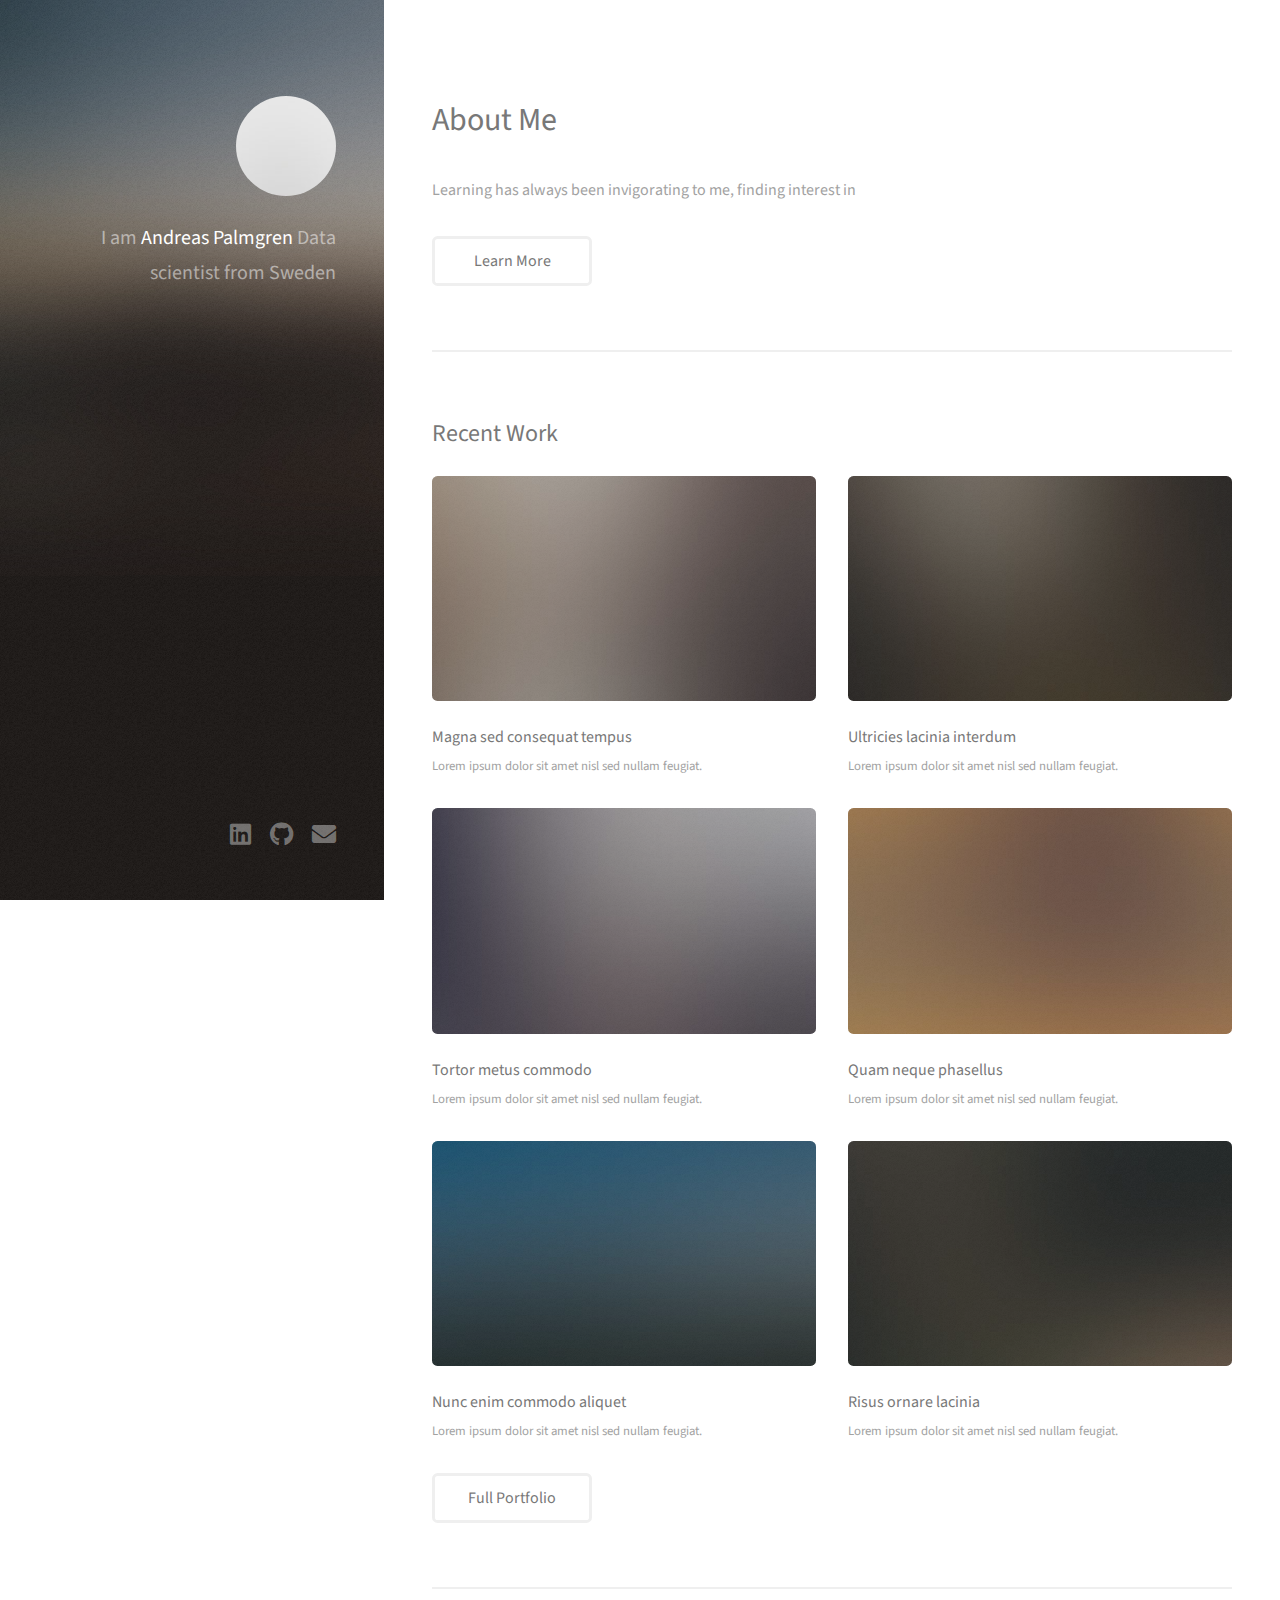
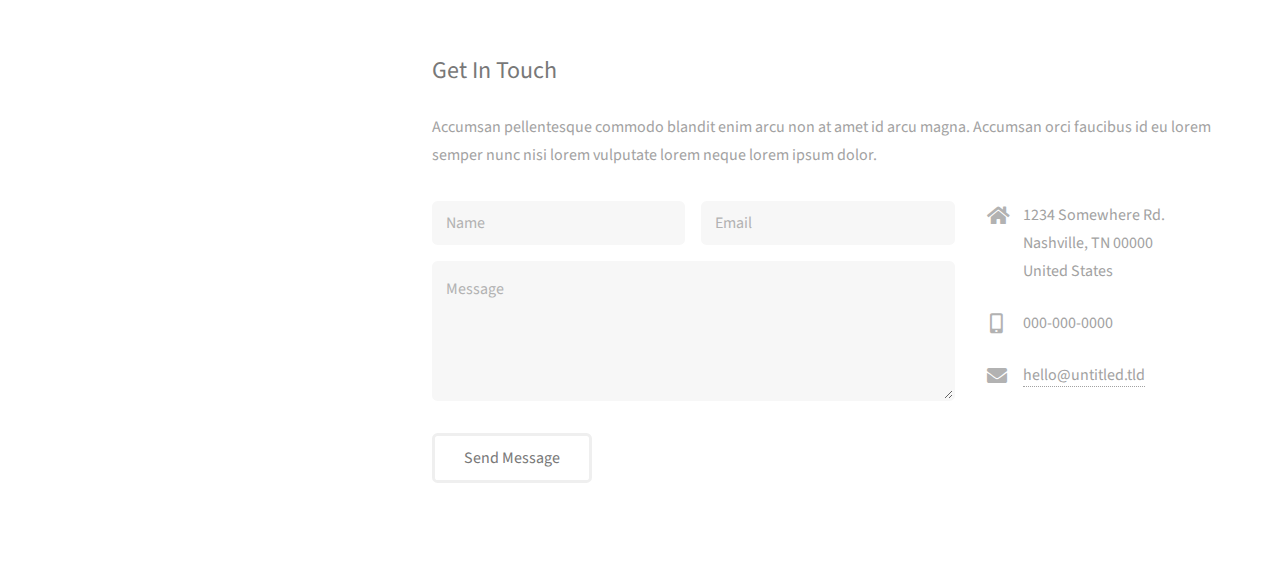
==== index.html @ d6ff5c6f "comments" ====
<!DOCTYPE HTML>
<!--
	Strata by HTML5 UP
	html5up.net | @ajlkn
	Free for personal and commercial use under the CCA 3.0 license (html5up.net/license)
-->
<html>
	<head>
		<title>Strata by HTML5 UP</title>
		<meta charset="utf-8" />
		<meta name="viewport" content="width=device-width, initial-scale=1, user-scalable=no" />
		<link rel="stylesheet" href="assets/css/main.css" />
	</head>
	<body class="is-preload">

		<!-- Header -->
			<header id="header">
				<div class="inner">
					<a href="#" class="image avatar"><img src="images/avatar.jpg" alt="" /></a>
					<h1>I am <strong>Andreas Palmgren</strong>
                    <br />Data scientist from Sweden<br />
				</div>
			</header>

		<!-- Main -->
			<div id="main">

				<!-- One -->
					<section id="one">
						<header class="major">
							<h2>About Me</h2>
						</header>
						<p>Learning has always been invigorating to me, finding interest in </p>
						<ul class="actions">
							<li><a href="#" class="button">Learn More</a></li>
						</ul>
					</section>

				<!-- Two -->
					<section id="two">
						<h2>Recent Work</h2>
						<div class="row">
							<article class="col-6 col-12-xsmall work-item">
								<a href="images/fulls/01.jpg" class="image fit thumb"><img src="images/thumbs/01.jpg" alt="" /></a>
								<h3>Magna sed consequat tempus</h3>
								<p>Lorem ipsum dolor sit amet nisl sed nullam feugiat.</p>
							</article>
							<article class="col-6 col-12-xsmall work-item">
								<a href="images/fulls/02.jpg" class="image fit thumb"><img src="images/thumbs/02.jpg" alt="" /></a>
								<h3>Ultricies lacinia interdum</h3>
								<p>Lorem ipsum dolor sit amet nisl sed nullam feugiat.</p>
							</article>
							<article class="col-6 col-12-xsmall work-item">
								<a href="images/fulls/03.jpg" class="image fit thumb"><img src="images/thumbs/03.jpg" alt="" /></a>
								<h3>Tortor metus commodo</h3>
								<p>Lorem ipsum dolor sit amet nisl sed nullam feugiat.</p>
							</article>
							<article class="col-6 col-12-xsmall work-item">
								<a href="images/fulls/04.jpg" class="image fit thumb"><img src="images/thumbs/04.jpg" alt="" /></a>
								<h3>Quam neque phasellus</h3>
								<p>Lorem ipsum dolor sit amet nisl sed nullam feugiat.</p>
							</article>
							<article class="col-6 col-12-xsmall work-item">
								<a href="images/fulls/05.jpg" class="image fit thumb"><img src="images/thumbs/05.jpg" alt="" /></a>
								<h3>Nunc enim commodo aliquet</h3>
								<p>Lorem ipsum dolor sit amet nisl sed nullam feugiat.</p>
							</article>
							<article class="col-6 col-12-xsmall work-item">
								<a href="images/fulls/06.jpg" class="image fit thumb"><img src="images/thumbs/06.jpg" alt="" /></a>
								<h3>Risus ornare lacinia</h3>
								<p>Lorem ipsum dolor sit amet nisl sed nullam feugiat.</p>
							</article>
						</div>
						<ul class="actions">
							<li><a href="#" class="button">Full Portfolio</a></li>
						</ul>
					</section>

				<!-- Three -->
					<section id="three">
						<h2>Get In Touch</h2>
						<p>Accumsan pellentesque commodo blandit enim arcu non at amet id arcu magna. Accumsan orci faucibus id eu lorem semper nunc nisi lorem vulputate lorem neque lorem ipsum dolor.</p>
						<div class="row">
							<div class="col-8 col-12-small">
								<form method="post" action="#">
									<div class="row gtr-uniform gtr-50">
										<div class="col-6 col-12-xsmall"><input type="text" name="name" id="name" placeholder="Name" /></div>
										<div class="col-6 col-12-xsmall"><input type="email" name="email" id="email" placeholder="Email" /></div>
										<div class="col-12"><textarea name="message" id="message" placeholder="Message" rows="4"></textarea></div>
									</div>
								</form>
								<ul class="actions">
									<li><input type="submit" value="Send Message" /></li>
								</ul>
							</div>
							<div class="col-4 col-12-small">
								<ul class="labeled-icons">
									<li>
										<h3 class="icon solid fa-home"><span class="label">Address</span></h3>
										1234 Somewhere Rd.<br />
										Nashville, TN 00000<br />
										United States
									</li>
									<li>
										<h3 class="icon solid fa-mobile-alt"><span class="label">Phone</span></h3>
										000-000-0000
									</li>
									<li>
										<h3 class="icon solid fa-envelope"><span class="label">Email</span></h3>
										<a href="#">hello@untitled.tld</a>
									</li>
								</ul>
							</div>
						</div>
					</section>

				<!-- Four -->
				<!--
					<section id="four">
						<h2>Elements</h2>

						<section>
							<h4>Text</h4>
							<p>This is <b>bold</b> and this is <strong>strong</strong>. This is <i>italic</i> and this is <em>emphasized</em>.
							This is <sup>superscript</sup> text and this is <sub>subscript</sub> text.
							This is <u>underlined</u> and this is code: <code>for (;;) { ... }</code>. Finally, <a href="#">this is a link</a>.</p>
							<hr />
							<header>
								<h4>Heading with a Subtitle</h4>
								<p>Lorem ipsum dolor sit amet nullam id egestas urna aliquam</p>
							</header>
							<p>Nunc lacinia ante nunc ac lobortis. Interdum adipiscing gravida odio porttitor sem non mi integer non faucibus ornare mi ut ante amet placerat aliquet. Volutpat eu sed ante lacinia sapien lorem accumsan varius montes viverra nibh in adipiscing blandit tempus accumsan.</p>
							<header>
								<h5>Heading with a Subtitle</h5>
								<p>Lorem ipsum dolor sit amet nullam id egestas urna aliquam</p>
							</header>
							<p>Nunc lacinia ante nunc ac lobortis. Interdum adipiscing gravida odio porttitor sem non mi integer non faucibus ornare mi ut ante amet placerat aliquet. Volutpat eu sed ante lacinia sapien lorem accumsan varius montes viverra nibh in adipiscing blandit tempus accumsan.</p>
							<hr />
							<h2>Heading Level 2</h2>
							<h3>Heading Level 3</h3>
							<h4>Heading Level 4</h4>
							<h5>Heading Level 5</h5>
							<h6>Heading Level 6</h6>
							<hr />
							<h5>Blockquote</h5>
							<blockquote>Fringilla nisl. Donec accumsan interdum nisi, quis tincidunt felis sagittis eget tempus euismod. Vestibulum ante ipsum primis in faucibus vestibulum. Blandit adipiscing eu felis iaculis volutpat ac adipiscing accumsan faucibus. Vestibulum ante ipsum primis in faucibus lorem ipsum dolor sit amet nullam adipiscing eu felis.</blockquote>
							<h5>Preformatted</h5>
							<pre><code>i = 0;

while (!deck.isInOrder()) {
print 'Iteration ' + i;
deck.shuffle();
i++;
}

print 'It took ' + i + ' iterations to sort the deck.';</code></pre>
						</section>

						<section>
							<h4>Lists</h4>
							<div class="row">
								<div class="col-6 col-12-xsmall">
									<h5>Unordered</h5>
									<ul>
										<li>Dolor pulvinar etiam magna etiam.</li>
										<li>Sagittis adipiscing lorem eleifend.</li>
										<li>Felis enim feugiat dolore viverra.</li>
									</ul>
									<h5>Alternate</h5>
									<ul class="alt">
										<li>Dolor pulvinar etiam magna etiam.</li>
										<li>Sagittis adipiscing lorem eleifend.</li>
										<li>Felis enim feugiat dolore viverra.</li>
									</ul>
								</div>
								<div class="col-6 col-12-xsmall">
									<h5>Ordered</h5>
									<ol>
										<li>Dolor pulvinar etiam magna etiam.</li>
										<li>Etiam vel felis at lorem sed viverra.</li>
										<li>Felis enim feugiat dolore viverra.</li>
										<li>Dolor pulvinar etiam magna etiam.</li>
										<li>Etiam vel felis at lorem sed viverra.</li>
										<li>Felis enim feugiat dolore viverra.</li>
									</ol>
									<h5>Icons</h5>
									<ul class="icons">
										<li><a href="#" class="icon brands fa-twitter"><span class="label">Twitter</span></a></li>
										<li><a href="#" class="icon brands fa-facebook-f"><span class="label">Facebook</span></a></li>
										<li><a href="#" class="icon brands fa-instagram"><span class="label">Instagram</span></a></li>
										<li><a href="#" class="icon brands fa-github"><span class="label">Github</span></a></li>
										<li><a href="#" class="icon brands fa-dribbble"><span class="label">Dribbble</span></a></li>
										<li><a href="#" class="icon brands fa-tumblr"><span class="label">Tumblr</span></a></li>
									</ul>
								</div>
							</div>
							<h5>Actions</h5>
							<ul class="actions">
								<li><a href="#" class="button primary">Default</a></li>
								<li><a href="#" class="button">Default</a></li>
							</ul>
							<ul class="actions small">
								<li><a href="#" class="button primary small">Small</a></li>
								<li><a href="#" class="button small">Small</a></li>
							</ul>
							<div class="row">
								<div class="col-6 col-12-small">
									<ul class="actions stacked">
										<li><a href="#" class="button primary">Default</a></li>
										<li><a href="#" class="button">Default</a></li>
									</ul>
								</div>
								<div class="col-6 col-12-small">
									<ul class="actions stacked">
										<li><a href="#" class="button primary small">Small</a></li>
										<li><a href="#" class="button small">Small</a></li>
									</ul>
								</div>
								<div class="col-6 col-12-small">
									<ul class="actions stacked">
										<li><a href="#" class="button primary fit">Default</a></li>
										<li><a href="#" class="button fit">Default</a></li>
									</ul>
								</div>
								<div class="col-6 col-12-small">
									<ul class="actions stacked">
										<li><a href="#" class="button primary small fit">Small</a></li>
										<li><a href="#" class="button small fit">Small</a></li>
									</ul>
								</div>
							</div>
						</section>

						<section>
							<h4>Table</h4>
							<h5>Default</h5>
							<div class="table-wrapper">
								<table>
									<thead>
										<tr>
											<th>Name</th>
											<th>Description</th>
											<th>Price</th>
										</tr>
									</thead>
									<tbody>
										<tr>
											<td>Item One</td>
											<td>Ante turpis integer aliquet porttitor.</td>
											<td>29.99</td>
										</tr>
										<tr>
											<td>Item Two</td>
											<td>Vis ac commodo adipiscing arcu aliquet.</td>
											<td>19.99</td>
										</tr>
										<tr>
											<td>Item Three</td>
											<td> Morbi faucibus arcu accumsan lorem.</td>
											<td>29.99</td>
										</tr>
										<tr>
											<td>Item Four</td>
											<td>Vitae integer tempus condimentum.</td>
											<td>19.99</td>
										</tr>
										<tr>
											<td>Item Five</td>
											<td>Ante turpis integer aliquet porttitor.</td>
											<td>29.99</td>
										</tr>
									</tbody>
									<tfoot>
										<tr>
											<td colspan="2"></td>
											<td>100.00</td>
										</tr>
									</tfoot>
								</table>
							</div>

							<h5>Alternate</h5>
							<div class="table-wrapper">
								<table class="alt">
									<thead>
										<tr>
											<th>Name</th>
											<th>Description</th>
											<th>Price</th>
										</tr>
									</thead>
									<tbody>
										<tr>
											<td>Item One</td>
											<td>Ante turpis integer aliquet porttitor.</td>
											<td>29.99</td>
										</tr>
										<tr>
											<td>Item Two</td>
											<td>Vis ac commodo adipiscing arcu aliquet.</td>
											<td>19.99</td>
										</tr>
										<tr>
											<td>Item Three</td>
											<td> Morbi faucibus arcu accumsan lorem.</td>
											<td>29.99</td>
										</tr>
										<tr>
											<td>Item Four</td>
											<td>Vitae integer tempus condimentum.</td>
											<td>19.99</td>
										</tr>
										<tr>
											<td>Item Five</td>
											<td>Ante turpis integer aliquet porttitor.</td>
											<td>29.99</td>
										</tr>
									</tbody>
									<tfoot>
										<tr>
											<td colspan="2"></td>
											<td>100.00</td>
										</tr>
									</tfoot>
								</table>
							</div>
						</section>

						<section>
							<h4>Buttons</h4>
							<ul class="actions">
								<li><a href="#" class="button primary">Primary</a></li>
								<li><a href="#" class="button">Default</a></li>
							</ul>
							<ul class="actions">
								<li><a href="#" class="button large">Large</a></li>
								<li><a href="#" class="button">Default</a></li>
								<li><a href="#" class="button small">Small</a></li>
							</ul>
							<ul class="actions fit">
								<li><a href="#" class="button primary fit">Fit</a></li>
								<li><a href="#" class="button fit">Fit</a></li>
							</ul>
							<ul class="actions fit small">
								<li><a href="#" class="button primary fit small">Fit + Small</a></li>
								<li><a href="#" class="button fit small">Fit + Small</a></li>
							</ul>
							<ul class="actions">
								<li><a href="#" class="button primary icon solid fa-download">Icon</a></li>
								<li><a href="#" class="button icon solid fa-download">Icon</a></li>
							</ul>
							<ul class="actions">
								<li><span class="button primary disabled">Primary</span></li>
								<li><span class="button disabled">Default</span></li>
							</ul>
						</section>

						<section>
							<h4>Form</h4>
							<form method="post" action="#">
								<div class="row gtr-uniform gtr-50">
									<div class="col-6 col-12-xsmall">
										<input type="text" name="demo-name" id="demo-name" value="" placeholder="Name" />
									</div>
									<div class="col-6 col-12-xsmall">
										<input type="email" name="demo-email" id="demo-email" value="" placeholder="Email" />
									</div>
									<div class="col-12">
										<select name="demo-category" id="demo-category">
											<option value="">- Category -</option>
											<option value="1">Manufacturing</option>
											<option value="1">Shipping</option>
											<option value="1">Administration</option>
											<option value="1">Human Resources</option>
										</select>
									</div>
									<div class="col-4 col-12-small">
										<input type="radio" id="demo-priority-low" name="demo-priority" checked>
										<label for="demo-priority-low">Low Priority</label>
									</div>
									<div class="col-4 col-12-small">
										<input type="radio" id="demo-priority-normal" name="demo-priority">
										<label for="demo-priority-normal">Normal Priority</label>
									</div>
									<div class="col-4 col-12-small">
										<input type="radio" id="demo-priority-high" name="demo-priority">
										<label for="demo-priority-high">High Priority</label>
									</div>
									<div class="col-6 col-12-small">
										<input type="checkbox" id="demo-copy" name="demo-copy">
										<label for="demo-copy">Email me a copy of this message</label>
									</div>
									<div class="col-6 col-12-small">
										<input type="checkbox" id="demo-human" name="demo-human" checked>
										<label for="demo-human">I am a human and not a robot</label>
									</div>
									<div class="col-12">
										<textarea name="demo-message" id="demo-message" placeholder="Enter your message" rows="6"></textarea>
									</div>
									<div class="col-12">
										<ul class="actions">
											<li><input type="submit" value="Send Message" class="primary" /></li>
											<li><input type="reset" value="Reset" /></li>
										</ul>
									</div>
								</div>
							</form>
						</section>

						<section>
							<h4>Image</h4>
							<h5>Fit</h5>
							<div class="box alt">
								<div class="row gtr-50 gtr-uniform">
									<div class="col-12"><span class="image fit"><img src="images/fulls/05.jpg" alt="" /></span></div>
									<div class="col-4"><span class="image fit"><img src="images/thumbs/01.jpg" alt="" /></span></div>
									<div class="col-4"><span class="image fit"><img src="images/thumbs/02.jpg" alt="" /></span></div>
									<div class="col-4"><span class="image fit"><img src="images/thumbs/03.jpg" alt="" /></span></div>
									<div class="col-4"><span class="image fit"><img src="images/thumbs/04.jpg" alt="" /></span></div>
									<div class="col-4"><span class="image fit"><img src="images/thumbs/05.jpg" alt="" /></span></div>
									<div class="col-4"><span class="image fit"><img src="images/thumbs/06.jpg" alt="" /></span></div>
									<div class="col-4"><span class="image fit"><img src="images/thumbs/03.jpg" alt="" /></span></div>
									<div class="col-4"><span class="image fit"><img src="images/thumbs/02.jpg" alt="" /></span></div>
									<div class="col-4"><span class="image fit"><img src="images/thumbs/01.jpg" alt="" /></span></div>
								</div>
							</div>
							<h5>Left &amp; Right</h5>
							<p><span class="image left"><img src="images/avatar.jpg" alt="" /></span>Fringilla nisl. Donec accumsan interdum nisi, quis tincidunt felis sagittis eget. tempus euismod. Vestibulum ante ipsum primis in faucibus vestibulum. Blandit adipiscing eu felis iaculis volutpat ac adipiscing accumsan eu faucibus. Integer ac pellentesque praesent tincidunt felis sagittis eget. tempus euismod. Vestibulum ante ipsum primis in faucibus vestibulum. Blandit adipiscing eu felis iaculis volutpat ac adipiscing accumsan eu faucibus. Integer ac pellentesque praesent. Donec accumsan interdum nisi, quis tincidunt felis sagittis eget. tempus euismod. Vestibulum ante ipsum primis in faucibus vestibulum. Blandit adipiscing eu felis iaculis volutpat ac adipiscing accumsan eu faucibus. Integer ac pellentesque praesent tincidunt felis sagittis eget. tempus euismod. Vestibulum ante ipsum primis in faucibus vestibulum. Blandit adipiscing eu felis iaculis volutpat ac adipiscing accumsan eu faucibus. Integer ac pellentesque praesent.</p>
							<p><span class="image right"><img src="images/avatar.jpg" alt="" /></span>Fringilla nisl. Donec accumsan interdum nisi, quis tincidunt felis sagittis eget. tempus euismod. Vestibulum ante ipsum primis in faucibus vestibulum. Blandit adipiscing eu felis iaculis volutpat ac adipiscing accumsan eu faucibus. Integer ac pellentesque praesent tincidunt felis sagittis eget. tempus euismod. Vestibulum ante ipsum primis in faucibus vestibulum. Blandit adipiscing eu felis iaculis volutpat ac adipiscing accumsan eu faucibus. Integer ac pellentesque praesent. Donec accumsan interdum nisi, quis tincidunt felis sagittis eget. tempus euismod. Vestibulum ante ipsum primis in faucibus vestibulum. Blandit adipiscing eu felis iaculis volutpat ac adipiscing accumsan eu faucibus. Integer ac pellentesque praesent tincidunt felis sagittis eget. tempus euismod. Vestibulum ante ipsum primis in faucibus vestibulum. Blandit adipiscing eu felis iaculis volutpat ac adipiscing accumsan eu faucibus. Integer ac pellentesque praesent.</p>
						</section>

					</section>
				-->

			</div>

		<!-- Footer -->
			<footer id="footer">
				<div class="inner">
					<ul class="icons">
						<li><a href="https://www.linkedin.com/in/andreas-palmgren-509038178/" class="icon brands fa-linkedin"><span class="label">Twitter</span></a></li>
						<li><a href="https://github.com/AndreasPalmgren" class="icon brands fa-github"><span class="label">Github</span></a></li>
						<li><a href="#" class="icon solid fa-envelope"><span class="label">Email</span></a></li>
					</ul>
				</div>
			</footer>

		<!-- Scripts -->
			<script src="assets/js/jquery.min.js"></script>
			<script src="assets/js/jquery.poptrox.min.js"></script>
			<script src="assets/js/browser.min.js"></script>
			<script src="assets/js/breakpoints.min.js"></script>
			<script src="assets/js/util.js"></script>
			<script src="assets/js/main.js"></script>

	</body>
</html>
---- assets/css/main.css ----
@import url("fontawesome-all.min.css");
@import url("https://fonts.googleapis.com/css?family=Source+Sans+Pro:400,400italic");

/*
	Strata by HTML5 UP
	html5up.net | @ajlkn
	Free for personal and commercial use under the CCA 3.0 license (html5up.net/license)
*/

html, body, div, span, applet, object,
iframe, h1, h2, h3, h4, h5, h6, p, blockquote,
pre, a, abbr, acronym, address, big, cite,
code, del, dfn, em, img, ins, kbd, q, s, samp,
small, strike, strong, sub, sup, tt, var, b,
u, i, center, dl, dt, dd, ol, ul, li, fieldset,
form, label, legend, table, caption, tbody,
tfoot, thead, tr, th, td, article, aside,
canvas, details, embed, figure, figcaption,
footer, header, hgroup, menu, nav, output, ruby,
section, summary, time, mark, audio, video {
	margin: 0;
	padding: 0;
	border: 0;
	font-size: 100%;
	font: inherit;
	vertical-align: baseline;}

article, aside, details, figcaption, figure,
footer, header, hgroup, menu, nav, section {
	display: block;}

body {
	line-height: 1;
}

ol, ul {
	list-style: none;
}

blockquote, q {
	quotes: none;
}

	blockquote:before, blockquote:after, q:before, q:after {
		content: '';
		content: none;
	}

table {
	border-collapse: collapse;
	border-spacing: 0;
}

body {
	-webkit-text-size-adjust: none;
}

mark {
	background-color: transparent;
	color: inherit;
}

input::-moz-focus-inner {
	border: 0;
	padding: 0;
}

input, select, textarea {
	-moz-appearance: none;
	-webkit-appearance: none;
	-ms-appearance: none;
	appearance: none;
}

/* Basic */

	html {
		box-sizing: border-box;
	}

	*, *:before, *:after {
		box-sizing: inherit;
	}

	body {
		background: #fff;
	}

		body.is-preload *, body.is-preload *:before, body.is-preload *:after {
			-moz-animation: none !important;
			-webkit-animation: none !important;
			-ms-animation: none !important;
			animation: none !important;
			-moz-transition: none !important;
			-webkit-transition: none !important;
			-ms-transition: none !important;
			transition: none !important;
		}

	body, input, select, textarea {
		color: #a2a2a2;
		font-family: "Source Sans Pro", Helvetica, sans-serif;
		font-size: 16pt;
		font-weight: 400;
		line-height: 1.75em;
	}

	a {
		-moz-transition: color 0.2s ease-in-out, border-color 0.2s ease-in-out;
		-webkit-transition: color 0.2s ease-in-out, border-color 0.2s ease-in-out;
		-ms-transition: color 0.2s ease-in-out, border-color 0.2s ease-in-out;
		transition: color 0.2s ease-in-out, border-color 0.2s ease-in-out;
		border-bottom: dotted 1px;
		color: #49bf9d;
		text-decoration: none;
	}

		a:hover {
			border-bottom-color: transparent;
			color: #49bf9d !important;
			text-decoration: none;
		}

	strong, b {
		color: #787878;
		font-weight: 400;
	}

	em, i {
		font-style: italic;
	}

	p {
		margin: 0 0 2em 0;
	}

	h1, h2, h3, h4, h5, h6 {
		color: #787878;
		font-weight: 400;
		line-height: 1em;
		margin: 0 0 1em 0;
	}

		h1 a, h2 a, h3 a, h4 a, h5 a, h6 a {
			color: inherit;
			text-decoration: none;
		}

	h1 {
		font-size: 2em;
		line-height: 1.5em;
	}

	h2 {
		font-size: 1.5em;
		line-height: 1.5em;
	}

	h3 {
		font-size: 1.25em;
		line-height: 1.5em;
	}

	h4 {
		font-size: 1.1em;
		line-height: 1.5em;
	}

	h5 {
		font-size: 0.9em;
		line-height: 1.5em;
	}

	h6 {
		font-size: 0.7em;
		line-height: 1.5em;
	}

	sub {
		font-size: 0.8em;
		position: relative;
		top: 0.5em;
	}

	sup {
		font-size: 0.8em;
		position: relative;
		top: -0.5em;
	}

	hr {
		border: 0;
		border-bottom: solid 2px #efefef;
		margin: 2em 0;
	}

		hr.major {
			margin: 3em 0;
		}

	blockquote {
		border-left: solid 6px #efefef;
		font-style: italic;
		margin: 0 0 2em 0;
		padding: 0.5em 0 0.5em 1.5em;
	}

	code {
		background: #f7f7f7;
		border-radius: 0.35em;
		border: solid 2px #efefef;
		font-family: "Courier New", monospace;
		font-size: 0.9em;
		margin: 0 0.25em;
		padding: 0.25em 0.65em;
	}

	pre {
		-webkit-overflow-scrolling: touch;
		font-family: "Courier New", monospace;
		font-size: 0.9em;
		margin: 0 0 2em 0;
	}

		pre code {
			display: block;
			line-height: 1.75em;
			padding: 1em 1.5em;
			overflow-x: auto;
		}

	.align-left {
		text-align: left;
	}

	.align-center {
		text-align: center;
	}

	.align-right {
		text-align: right;
	}

/* Container */

	.container {
		margin: 0 auto;
		max-width: calc(100% - 4em);
		width: 100%;
	}

		.container.xsmall {
			width: 25%;
		}

		.container.small {
			width: 50%;
		}

		.container.medium {
			width: 75%;
		}

		.container.large {
			width: 125%;
		}

		.container.xlarge {
			width: 150%;
		}

		.container.max {
			width: 100%;
		}

		@media screen and (max-width: 980px) {

			.container {
				width: 100% !important;
				max-width: 100% !important;
			}

		}

		@media screen and (max-width: 480px) {

			.container {
				max-width: calc(100% - 3em);
			}

		}

/* Row */

	.row {
		display: flex;
		flex-wrap: wrap;
		box-sizing: border-box;
		align-items: stretch;
	}

		.row > * {
			box-sizing: border-box;
		}

		.row.gtr-uniform > * > :last-child {
			margin-bottom: 0;
		}

		.row.aln-left {
			justify-content: flex-start;
		}

		.row.aln-center {
			justify-content: center;
		}

		.row.aln-right {
			justify-content: flex-end;
		}

		.row.aln-top {
			align-items: flex-start;
		}

		.row.aln-middle {
			align-items: center;
		}

		.row.aln-bottom {
			align-items: flex-end;
		}

		.row > .imp {
			order: -1;
		}

		.row > .col-1 {
			width: 8.33333%;
		}

		.row > .off-1 {
			margin-left: 8.33333%;
		}

		.row > .col-2 {
			width: 16.66667%;
		}

		.row > .off-2 {
			margin-left: 16.66667%;
		}

		.row > .col-3 {
			width: 25%;
		}

		.row > .off-3 {
			margin-left: 25%;
		}

		.row > .col-4 {
			width: 33.33333%;
		}

		.row > .off-4 {
			margin-left: 33.33333%;
		}

		.row > .col-5 {
			width: 41.66667%;
		}

		.row > .off-5 {
			margin-left: 41.66667%;
		}

		.row > .col-6 {
			width: 50%;
		}

		.row > .off-6 {
			margin-left: 50%;
		}

		.row > .col-7 {
			width: 58.33333%;
		}

		.row > .off-7 {
			margin-left: 58.33333%;
		}

		.row > .col-8 {
			width: 66.66667%;
		}

		.row > .off-8 {
			margin-left: 66.66667%;
		}

		.row > .col-9 {
			width: 75%;
		}

		.row > .off-9 {
			margin-left: 75%;
		}

		.row > .col-10 {
			width: 83.33333%;
		}

		.row > .off-10 {
			margin-left: 83.33333%;
		}

		.row > .col-11 {
			width: 91.66667%;
		}

		.row > .off-11 {
			margin-left: 91.66667%;
		}

		.row > .col-12 {
			width: 100%;
		}

		.row > .off-12 {
			margin-left: 100%;
		}

		.row.gtr-0 {
			margin-top: 0;
			margin-left: 0em;
		}

			.row.gtr-0 > * {
				padding: 0 0 0 0em;
			}

			.row.gtr-0.gtr-uniform {
				margin-top: 0em;
			}

				.row.gtr-0.gtr-uniform > * {
					padding-top: 0em;
				}

		.row.gtr-25 {
			margin-top: 0;
			margin-left: -0.625em;
		}

			.row.gtr-25 > * {
				padding: 0 0 0 0.625em;
			}

			.row.gtr-25.gtr-uniform {
				margin-top: -0.625em;
			}

				.row.gtr-25.gtr-uniform > * {
					padding-top: 0.625em;
				}

		.row.gtr-50 {
			margin-top: 0;
			margin-left: -1.25em;
		}

			.row.gtr-50 > * {
				padding: 0 0 0 1.25em;
			}

			.row.gtr-50.gtr-uniform {
				margin-top: -1.25em;
			}

				.row.gtr-50.gtr-uniform > * {
					padding-top: 1.25em;
				}

		.row {
			margin-top: 0;
			margin-left: -2.5em;
		}

			.row > * {
				padding: 0 0 0 2.5em;
			}

			.row.gtr-uniform {
				margin-top: -2.5em;
			}

				.row.gtr-uniform > * {
					padding-top: 2.5em;
				}

		.row.gtr-150 {
			margin-top: 0;
			margin-left: -3.75em;
		}

			.row.gtr-150 > * {
				padding: 0 0 0 3.75em;
			}

			.row.gtr-150.gtr-uniform {
				margin-top: -3.75em;
			}

				.row.gtr-150.gtr-uniform > * {
					padding-top: 3.75em;
				}

		.row.gtr-200 {
			margin-top: 0;
			margin-left: -5em;
		}

			.row.gtr-200 > * {
				padding: 0 0 0 5em;
			}

			.row.gtr-200.gtr-uniform {
				margin-top: -5em;
			}

				.row.gtr-200.gtr-uniform > * {
					padding-top: 5em;
				}

		@media screen and (max-width: 1800px) {

			.row {
				display: flex;
				flex-wrap: wrap;
				box-sizing: border-box;
				align-items: stretch;
			}

				.row > * {
					box-sizing: border-box;
				}

				.row.gtr-uniform > * > :last-child {
					margin-bottom: 0;
				}

				.row.aln-left {
					justify-content: flex-start;
				}

				.row.aln-center {
					justify-content: center;
				}

				.row.aln-right {
					justify-content: flex-end;
				}

				.row.aln-top {
					align-items: flex-start;
				}

				.row.aln-middle {
					align-items: center;
				}

				.row.aln-bottom {
					align-items: flex-end;
				}

				.row > .imp-xlarge {
					order: -1;
				}

				.row > .col-1-xlarge {
					width: 8.33333%;
				}

				.row > .off-1-xlarge {
					margin-left: 8.33333%;
				}

				.row > .col-2-xlarge {
					width: 16.66667%;
				}

				.row > .off-2-xlarge {
					margin-left: 16.66667%;
				}

				.row > .col-3-xlarge {
					width: 25%;
				}

				.row > .off-3-xlarge {
					margin-left: 25%;
				}

				.row > .col-4-xlarge {
					width: 33.33333%;
				}

				.row > .off-4-xlarge {
					margin-left: 33.33333%;
				}

				.row > .col-5-xlarge {
					width: 41.66667%;
				}

				.row > .off-5-xlarge {
					margin-left: 41.66667%;
				}

				.row > .col-6-xlarge {
					width: 50%;
				}

				.row > .off-6-xlarge {
					margin-left: 50%;
				}

				.row > .col-7-xlarge {
					width: 58.33333%;
				}

				.row > .off-7-xlarge {
					margin-left: 58.33333%;
				}

				.row > .col-8-xlarge {
					width: 66.66667%;
				}

				.row > .off-8-xlarge {
					margin-left: 66.66667%;
				}

				.row > .col-9-xlarge {
					width: 75%;
				}

				.row > .off-9-xlarge {
					margin-left: 75%;
				}

				.row > .col-10-xlarge {
					width: 83.33333%;
				}

				.row > .off-10-xlarge {
					margin-left: 83.33333%;
				}

				.row > .col-11-xlarge {
					width: 91.66667%;
				}

				.row > .off-11-xlarge {
					margin-left: 91.66667%;
				}

				.row > .col-12-xlarge {
					width: 100%;
				}

				.row > .off-12-xlarge {
					margin-left: 100%;
				}

				.row.gtr-0 {
					margin-top: 0;
					margin-left: 0em;
				}

					.row.gtr-0 > * {
						padding: 0 0 0 0em;
					}

					.row.gtr-0.gtr-uniform {
						margin-top: 0em;
					}

						.row.gtr-0.gtr-uniform > * {
							padding-top: 0em;
						}

				.row.gtr-25 {
					margin-top: 0;
					margin-left: -0.625em;
				}

					.row.gtr-25 > * {
						padding: 0 0 0 0.625em;
					}

					.row.gtr-25.gtr-uniform {
						margin-top: -0.625em;
					}

						.row.gtr-25.gtr-uniform > * {
							padding-top: 0.625em;
						}

				.row.gtr-50 {
					margin-top: 0;
					margin-left: -1.25em;
				}

					.row.gtr-50 > * {
						padding: 0 0 0 1.25em;
					}

					.row.gtr-50.gtr-uniform {
						margin-top: -1.25em;
					}

						.row.gtr-50.gtr-uniform > * {
							padding-top: 1.25em;
						}

				.row {
					margin-top: 0;
					margin-left: -2.5em;
				}

					.row > * {
						padding: 0 0 0 2.5em;
					}

					.row.gtr-uniform {
						margin-top: -2.5em;
					}

						.row.gtr-uniform > * {
							padding-top: 2.5em;
						}

				.row.gtr-150 {
					margin-top: 0;
					margin-left: -3.75em;
				}

					.row.gtr-150 > * {
						padding: 0 0 0 3.75em;
					}

					.row.gtr-150.gtr-uniform {
						margin-top: -3.75em;
					}

						.row.gtr-150.gtr-uniform > * {
							padding-top: 3.75em;
						}

				.row.gtr-200 {
					margin-top: 0;
					margin-left: -5em;
				}

					.row.gtr-200 > * {
						padding: 0 0 0 5em;
					}

					.row.gtr-200.gtr-uniform {
						margin-top: -5em;
					}

						.row.gtr-200.gtr-uniform > * {
							padding-top: 5em;
						}

		}

		@media screen and (max-width: 1280px) {

			.row {
				display: flex;
				flex-wrap: wrap;
				box-sizing: border-box;
				align-items: stretch;
			}

				.row > * {
					box-sizing: border-box;
				}

				.row.gtr-uniform > * > :last-child {
					margin-bottom: 0;
				}

				.row.aln-left {
					justify-content: flex-start;
				}

				.row.aln-center {
					justify-content: center;
				}

				.row.aln-right {
					justify-content: flex-end;
				}

				.row.aln-top {
					align-items: flex-start;
				}

				.row.aln-middle {
					align-items: center;
				}

				.row.aln-bottom {
					align-items: flex-end;
				}

				.row > .imp-large {
					order: -1;
				}

				.row > .col-1-large {
					width: 8.33333%;
				}

				.row > .off-1-large {
					margin-left: 8.33333%;
				}

				.row > .col-2-large {
					width: 16.66667%;
				}

				.row > .off-2-large {
					margin-left: 16.66667%;
				}

				.row > .col-3-large {
					width: 25%;
				}

				.row > .off-3-large {
					margin-left: 25%;
				}

				.row > .col-4-large {
					width: 33.33333%;
				}

				.row > .off-4-large {
					margin-left: 33.33333%;
				}

				.row > .col-5-large {
					width: 41.66667%;
				}

				.row > .off-5-large {
					margin-left: 41.66667%;
				}

				.row > .col-6-large {
					width: 50%;
				}

				.row > .off-6-large {
					margin-left: 50%;
				}

				.row > .col-7-large {
					width: 58.33333%;
				}

				.row > .off-7-large {
					margin-left: 58.33333%;
				}

				.row > .col-8-large {
					width: 66.66667%;
				}

				.row > .off-8-large {
					margin-left: 66.66667%;
				}

				.row > .col-9-large {
					width: 75%;
				}

				.row > .off-9-large {
					margin-left: 75%;
				}

				.row > .col-10-large {
					width: 83.33333%;
				}

				.row > .off-10-large {
					margin-left: 83.33333%;
				}

				.row > .col-11-large {
					width: 91.66667%;
				}

				.row > .off-11-large {
					margin-left: 91.66667%;
				}

				.row > .col-12-large {
					width: 100%;
				}

				.row > .off-12-large {
					margin-left: 100%;
				}

				.row.gtr-0 {
					margin-top: 0;
					margin-left: 0em;
				}

					.row.gtr-0 > * {
						padding: 0 0 0 0em;
					}

					.row.gtr-0.gtr-uniform {
						margin-top: 0em;
					}

						.row.gtr-0.gtr-uniform > * {
							padding-top: 0em;
						}

				.row.gtr-25 {
					margin-top: 0;
					margin-left: -0.5em;
				}

					.row.gtr-25 > * {
						padding: 0 0 0 0.5em;
					}

					.row.gtr-25.gtr-uniform {
						margin-top: -0.5em;
					}

						.row.gtr-25.gtr-uniform > * {
							padding-top: 0.5em;
						}

				.row.gtr-50 {
					margin-top: 0;
					margin-left: -1em;
				}

					.row.gtr-50 > * {
						padding: 0 0 0 1em;
					}

					.row.gtr-50.gtr-uniform {
						margin-top: -1em;
					}

						.row.gtr-50.gtr-uniform > * {
							padding-top: 1em;
						}

				.row {
					margin-top: 0;
					margin-left: -2em;
				}

					.row > * {
						padding: 0 0 0 2em;
					}

					.row.gtr-uniform {
						margin-top: -2em;
					}

						.row.gtr-uniform > * {
							padding-top: 2em;
						}

				.row.gtr-150 {
					margin-top: 0;
					margin-left: -3em;
				}

					.row.gtr-150 > * {
						padding: 0 0 0 3em;
					}

					.row.gtr-150.gtr-uniform {
						margin-top: -3em;
					}

						.row.gtr-150.gtr-uniform > * {
							padding-top: 3em;
						}

				.row.gtr-200 {
					margin-top: 0;
					margin-left: -4em;
				}

					.row.gtr-200 > * {
						padding: 0 0 0 4em;
					}

					.row.gtr-200.gtr-uniform {
						margin-top: -4em;
					}

						.row.gtr-200.gtr-uniform > * {
							padding-top: 4em;
						}

		}

		@media screen and (max-width: 980px) {

			.row {
				display: flex;
				flex-wrap: wrap;
				box-sizing: border-box;
				align-items: stretch;
			}

				.row > * {
					box-sizing: border-box;
				}

				.row.gtr-uniform > * > :last-child {
					margin-bottom: 0;
				}

				.row.aln-left {
					justify-content: flex-start;
				}

				.row.aln-center {
					justify-content: center;
				}

				.row.aln-right {
					justify-content: flex-end;
				}

				.row.aln-top {
					align-items: flex-start;
				}

				.row.aln-middle {
					align-items: center;
				}

				.row.aln-bottom {
					align-items: flex-end;
				}

				.row > .imp-medium {
					order: -1;
				}

				.row > .col-1-medium {
					width: 8.33333%;
				}

				.row > .off-1-medium {
					margin-left: 8.33333%;
				}

				.row > .col-2-medium {
					width: 16.66667%;
				}

				.row > .off-2-medium {
					margin-left: 16.66667%;
				}

				.row > .col-3-medium {
					width: 25%;
				}

				.row > .off-3-medium {
					margin-left: 25%;
				}

				.row > .col-4-medium {
					width: 33.33333%;
				}

				.row > .off-4-medium {
					margin-left: 33.33333%;
				}

				.row > .col-5-medium {
					width: 41.66667%;
				}

				.row > .off-5-medium {
					margin-left: 41.66667%;
				}

				.row > .col-6-medium {
					width: 50%;
				}

				.row > .off-6-medium {
					margin-left: 50%;
				}

				.row > .col-7-medium {
					width: 58.33333%;
				}

				.row > .off-7-medium {
					margin-left: 58.33333%;
				}

				.row > .col-8-medium {
					width: 66.66667%;
				}

				.row > .off-8-medium {
					margin-left: 66.66667%;
				}

				.row > .col-9-medium {
					width: 75%;
				}

				.row > .off-9-medium {
					margin-left: 75%;
				}

				.row > .col-10-medium {
					width: 83.33333%;
				}

				.row > .off-10-medium {
					margin-left: 83.33333%;
				}

				.row > .col-11-medium {
					width: 91.66667%;
				}

				.row > .off-11-medium {
					margin-left: 91.66667%;
				}

				.row > .col-12-medium {
					width: 100%;
				}

				.row > .off-12-medium {
					margin-left: 100%;
				}

				.row.gtr-0 {
					margin-top: 0;
					margin-left: 0em;
				}

					.row.gtr-0 > * {
						padding: 0 0 0 0em;
					}

					.row.gtr-0.gtr-uniform {
						margin-top: 0em;
					}

						.row.gtr-0.gtr-uniform > * {
							padding-top: 0em;
						}

				.row.gtr-25 {
					margin-top: 0;
					margin-left: -0.5em;
				}

					.row.gtr-25 > * {
						padding: 0 0 0 0.5em;
					}

					.row.gtr-25.gtr-uniform {
						margin-top: -0.5em;
					}

						.row.gtr-25.gtr-uniform > * {
							padding-top: 0.5em;
						}

				.row.gtr-50 {
					margin-top: 0;
					margin-left: -1em;
				}

					.row.gtr-50 > * {
						padding: 0 0 0 1em;
					}

					.row.gtr-50.gtr-uniform {
						margin-top: -1em;
					}

						.row.gtr-50.gtr-uniform > * {
							padding-top: 1em;
						}

				.row {
					margin-top: 0;
					margin-left: -2em;
				}

					.row > * {
						padding: 0 0 0 2em;
					}

					.row.gtr-uniform {
						margin-top: -2em;
					}

						.row.gtr-uniform > * {
							padding-top: 2em;
						}

				.row.gtr-150 {
					margin-top: 0;
					margin-left: -3em;
				}

					.row.gtr-150 > * {
						padding: 0 0 0 3em;
					}

					.row.gtr-150.gtr-uniform {
						margin-top: -3em;
					}

						.row.gtr-150.gtr-uniform > * {
							padding-top: 3em;
						}

				.row.gtr-200 {
					margin-top: 0;
					margin-left: -4em;
				}

					.row.gtr-200 > * {
						padding: 0 0 0 4em;
					}

					.row.gtr-200.gtr-uniform {
						margin-top: -4em;
					}

						.row.gtr-200.gtr-uniform > * {
							padding-top: 4em;
						}

		}

		@media screen and (max-width: 736px) {

			.row {
				display: flex;
				flex-wrap: wrap;
				box-sizing: border-box;
				align-items: stretch;
			}

				.row > * {
					box-sizing: border-box;
				}

				.row.gtr-uniform > * > :last-child {
					margin-bottom: 0;
				}

				.row.aln-left {
					justify-content: flex-start;
				}

				.row.aln-center {
					justify-content: center;
				}

				.row.aln-right {
					justify-content: flex-end;
				}

				.row.aln-top {
					align-items: flex-start;
				}

				.row.aln-middle {
					align-items: center;
				}

				.row.aln-bottom {
					align-items: flex-end;
				}

				.row > .imp-small {
					order: -1;
				}

				.row > .col-1-small {
					width: 8.33333%;
				}

				.row > .off-1-small {
					margin-left: 8.33333%;
				}

				.row > .col-2-small {
					width: 16.66667%;
				}

				.row > .off-2-small {
					margin-left: 16.66667%;
				}

				.row > .col-3-small {
					width: 25%;
				}

				.row > .off-3-small {
					margin-left: 25%;
				}

				.row > .col-4-small {
					width: 33.33333%;
				}

				.row > .off-4-small {
					margin-left: 33.33333%;
				}

				.row > .col-5-small {
					width: 41.66667%;
				}

				.row > .off-5-small {
					margin-left: 41.66667%;
				}

				.row > .col-6-small {
					width: 50%;
				}

				.row > .off-6-small {
					margin-left: 50%;
				}

				.row > .col-7-small {
					width: 58.33333%;
				}

				.row > .off-7-small {
					margin-left: 58.33333%;
				}

				.row > .col-8-small {
					width: 66.66667%;
				}

				.row > .off-8-small {
					margin-left: 66.66667%;
				}

				.row > .col-9-small {
					width: 75%;
				}

				.row > .off-9-small {
					margin-left: 75%;
				}

				.row > .col-10-small {
					width: 83.33333%;
				}

				.row > .off-10-small {
					margin-left: 83.33333%;
				}

				.row > .col-11-small {
					width: 91.66667%;
				}

				.row > .off-11-small {
					margin-left: 91.66667%;
				}

				.row > .col-12-small {
					width: 100%;
				}

				.row > .off-12-small {
					margin-left: 100%;
				}

				.row.gtr-0 {
					margin-top: 0;
					margin-left: 0em;
				}

					.row.gtr-0 > * {
						padding: 0 0 0 0em;
					}

					.row.gtr-0.gtr-uniform {
						margin-top: 0em;
					}

						.row.gtr-0.gtr-uniform > * {
							padding-top: 0em;
						}

				.row.gtr-25 {
					margin-top: 0;
					margin-left: -0.375em;
				}

					.row.gtr-25 > * {
						padding: 0 0 0 0.375em;
					}

					.row.gtr-25.gtr-uniform {
						margin-top: -0.375em;
					}

						.row.gtr-25.gtr-uniform > * {
							padding-top: 0.375em;
						}

				.row.gtr-50 {
					margin-top: 0;
					margin-left: -0.75em;
				}

					.row.gtr-50 > * {
						padding: 0 0 0 0.75em;
					}

					.row.gtr-50.gtr-uniform {
						margin-top: -0.75em;
					}

						.row.gtr-50.gtr-uniform > * {
							padding-top: 0.75em;
						}

				.row {
					margin-top: 0;
					margin-left: -1.5em;
				}

					.row > * {
						padding: 0 0 0 1.5em;
					}

					.row.gtr-uniform {
						margin-top: -1.5em;
					}

						.row.gtr-uniform > * {
							padding-top: 1.5em;
						}

				.row.gtr-150 {
					margin-top: 0;
					margin-left: -2.25em;
				}

					.row.gtr-150 > * {
						padding: 0 0 0 2.25em;
					}

					.row.gtr-150.gtr-uniform {
						margin-top: -2.25em;
					}

						.row.gtr-150.gtr-uniform > * {
							padding-top: 2.25em;
						}

				.row.gtr-200 {
					margin-top: 0;
					margin-left: -3em;
				}

					.row.gtr-200 > * {
						padding: 0 0 0 3em;
					}

					.row.gtr-200.gtr-uniform {
						margin-top: -3em;
					}

						.row.gtr-200.gtr-uniform > * {
							padding-top: 3em;
						}

		}

		@media screen and (max-width: 480px) {

			.row {
				display: flex;
				flex-wrap: wrap;
				box-sizing: border-box;
				align-items: stretch;
			}

				.row > * {
					box-sizing: border-box;
				}

				.row.gtr-uniform > * > :last-child {
					margin-bottom: 0;
				}

				.row.aln-left {
					justify-content: flex-start;
				}

				.row.aln-center {
					justify-content: center;
				}

				.row.aln-right {
					justify-content: flex-end;
				}

				.row.aln-top {
					align-items: flex-start;
				}

				.row.aln-middle {
					align-items: center;
				}

				.row.aln-bottom {
					align-items: flex-end;
				}

				.row > .imp-xsmall {
					order: -1;
				}

				.row > .col-1-xsmall {
					width: 8.33333%;
				}

				.row > .off-1-xsmall {
					margin-left: 8.33333%;
				}

				.row > .col-2-xsmall {
					width: 16.66667%;
				}

				.row > .off-2-xsmall {
					margin-left: 16.66667%;
				}

				.row > .col-3-xsmall {
					width: 25%;
				}

				.row > .off-3-xsmall {
					margin-left: 25%;
				}

				.row > .col-4-xsmall {
					width: 33.33333%;
				}

				.row > .off-4-xsmall {
					margin-left: 33.33333%;
				}

				.row > .col-5-xsmall {
					width: 41.66667%;
				}

				.row > .off-5-xsmall {
					margin-left: 41.66667%;
				}

				.row > .col-6-xsmall {
					width: 50%;
				}

				.row > .off-6-xsmall {
					margin-left: 50%;
				}

				.row > .col-7-xsmall {
					width: 58.33333%;
				}

				.row > .off-7-xsmall {
					margin-left: 58.33333%;
				}

				.row > .col-8-xsmall {
					width: 66.66667%;
				}

				.row > .off-8-xsmall {
					margin-left: 66.66667%;
				}

				.row > .col-9-xsmall {
					width: 75%;
				}

				.row > .off-9-xsmall {
					margin-left: 75%;
				}

				.row > .col-10-xsmall {
					width: 83.33333%;
				}

				.row > .off-10-xsmall {
					margin-left: 83.33333%;
				}

				.row > .col-11-xsmall {
					width: 91.66667%;
				}

				.row > .off-11-xsmall {
					margin-left: 91.66667%;
				}

				.row > .col-12-xsmall {
					width: 100%;
				}

				.row > .off-12-xsmall {
					margin-left: 100%;
				}

				.row.gtr-0 {
					margin-top: 0;
					margin-left: 0em;
				}

					.row.gtr-0 > * {
						padding: 0 0 0 0em;
					}

					.row.gtr-0.gtr-uniform {
						margin-top: 0em;
					}

						.row.gtr-0.gtr-uniform > * {
							padding-top: 0em;
						}

				.row.gtr-25 {
					margin-top: 0;
					margin-left: -0.375em;
				}

					.row.gtr-25 > * {
						padding: 0 0 0 0.375em;
					}

					.row.gtr-25.gtr-uniform {
						margin-top: -0.375em;
					}

						.row.gtr-25.gtr-uniform > * {
							padding-top: 0.375em;
						}

				.row.gtr-50 {
					margin-top: 0;
					margin-left: -0.75em;
				}

					.row.gtr-50 > * {
						padding: 0 0 0 0.75em;
					}

					.row.gtr-50.gtr-uniform {
						margin-top: -0.75em;
					}

						.row.gtr-50.gtr-uniform > * {
							padding-top: 0.75em;
						}

				.row {
					margin-top: 0;
					margin-left: -1.5em;
				}

					.row > * {
						padding: 0 0 0 1.5em;
					}

					.row.gtr-uniform {
						margin-top: -1.5em;
					}

						.row.gtr-uniform > * {
							padding-top: 1.5em;
						}

				.row.gtr-150 {
					margin-top: 0;
					margin-left: -2.25em;
				}

					.row.gtr-150 > * {
						padding: 0 0 0 2.25em;
					}

					.row.gtr-150.gtr-uniform {
						margin-top: -2.25em;
					}

						.row.gtr-150.gtr-uniform > * {
							padding-top: 2.25em;
						}

				.row.gtr-200 {
					margin-top: 0;
					margin-left: -3em;
				}

					.row.gtr-200 > * {
						padding: 0 0 0 3em;
					}

					.row.gtr-200.gtr-uniform {
						margin-top: -3em;
					}

						.row.gtr-200.gtr-uniform > * {
							padding-top: 3em;
						}

		}

/* Section/Article */

	section.special, article.special {
		text-align: center;
	}

	header p {
		color: #b2b2b2;
		position: relative;
		margin: 0 0 1.5em 0;
	}

	header h2 + p {
		font-size: 1.25em;
		margin-top: -1em;
		line-height: 1.5em;
	}

	header h3 + p {
		font-size: 1.1em;
		margin-top: -0.8em;
		line-height: 1.5em;
	}

	header h4 + p,
	header h5 + p,
	header h6 + p {
		font-size: 0.9em;
		margin-top: -0.6em;
		line-height: 1.5em;
	}

	header.major h2 {
		font-size: 2em;
	}

/* Form */

	form {
		margin: 0 0 2em 0;
	}

	label {
		color: #787878;
		display: block;
		font-size: 0.9em;
		font-weight: 400;
		margin: 0 0 1em 0;
	}

	input[type="text"],
	input[type="password"],
	input[type="email"],
	select,
	textarea {
		-moz-appearance: none;
		-webkit-appearance: none;
		-ms-appearance: none;
		appearance: none;
		background: #f7f7f7;
		border-radius: 0.35em;
		border: solid 2px transparent;
		color: inherit;
		display: block;
		outline: 0;
		padding: 0 0.75em;
		text-decoration: none;
		width: 100%;
	}

		input[type="text"]:invalid,
		input[type="password"]:invalid,
		input[type="email"]:invalid,
		select:invalid,
		textarea:invalid {
			box-shadow: none;
		}

		input[type="text"]:focus,
		input[type="password"]:focus,
		input[type="email"]:focus,
		select:focus,
		textarea:focus {
			border-color: #49bf9d;
		}

	select {
		background-image: url("data:image/svg+xml;charset=utf8,%3Csvg xmlns='http://www.w3.org/2000/svg' width='40' height='40' preserveAspectRatio='none' viewBox='0 0 40 40'%3E%3Cpath d='M9.4,12.3l10.4,10.4l10.4-10.4c0.2-0.2,0.5-0.4,0.9-0.4c0.3,0,0.6,0.1,0.9,0.4l3.3,3.3c0.2,0.2,0.4,0.5,0.4,0.9 c0,0.4-0.1,0.6-0.4,0.9L20.7,31.9c-0.2,0.2-0.5,0.4-0.9,0.4c-0.3,0-0.6-0.1-0.9-0.4L4.3,17.3c-0.2-0.2-0.4-0.5-0.4-0.9 c0-0.4,0.1-0.6,0.4-0.9l3.3-3.3c0.2-0.2,0.5-0.4,0.9-0.4S9.1,12.1,9.4,12.3z' fill='%23dfdfdf' /%3E%3C/svg%3E");
		background-size: 1.25rem;
		background-repeat: no-repeat;
		background-position: calc(100% - 1rem) center;
		height: 2.75em;
		padding-right: 2.75em;
		text-overflow: ellipsis;
	}

		select option {
			color: #787878;
			background: #fff;
		}

		select:focus::-ms-value {
			background-color: transparent;
		}

		select::-ms-expand {
			display: none;
		}

	input[type="text"],
	input[type="password"],
	input[type="email"],
	select {
		height: 2.75em;
	}

	textarea {
		padding: 0.75em;
	}

	input[type="checkbox"],
	input[type="radio"] {
		-moz-appearance: none;
		-webkit-appearance: none;
		-ms-appearance: none;
		appearance: none;
		display: block;
		float: left;
		margin-right: -2em;
		opacity: 0;
		width: 1em;
		z-index: -1;
	}

		input[type="checkbox"] + label,
		input[type="radio"] + label {
			text-decoration: none;
			color: #a2a2a2;
			cursor: pointer;
			display: inline-block;
			font-size: 1em;
			font-weight: 400;
			padding-left: 2.4em;
			padding-right: 0.75em;
			position: relative;
		}

			input[type="checkbox"] + label:before,
			input[type="radio"] + label:before {
				-moz-osx-font-smoothing: grayscale;
				-webkit-font-smoothing: antialiased;
				display: inline-block;
				font-style: normal;
				font-variant: normal;
				text-rendering: auto;
				line-height: 1;
				text-transform: none !important;
				font-family: 'Font Awesome 5 Free';
				font-weight: 900;
			}

			input[type="checkbox"] + label:before,
			input[type="radio"] + label:before {
				background: #f7f7f7;
				border-radius: 0.35em;
				border: solid 2px transparent;
				content: '';
				display: inline-block;
				font-size: 0.8em;
				height: 2.0625em;
				left: 0;
				line-height: 1.85625em;
				position: absolute;
				text-align: center;
				top: 0;
				width: 2.0625em;
			}

		input[type="checkbox"]:checked + label:before,
		input[type="radio"]:checked + label:before {
			background: #787878;
			border-color: #787878;
			color: #fff;
			content: '\f00c';
		}

		input[type="checkbox"]:focus + label:before,
		input[type="radio"]:focus + label:before {
			border-color: #49bf9d;
		}

	input[type="checkbox"] + label:before {
		border-radius: 0.35em;
	}

	input[type="radio"] + label:before {
		border-radius: 100%;
	}

	::-webkit-input-placeholder {
		color: #b2b2b2 !important;
		opacity: 1.0;
	}

	:-moz-placeholder {
		color: #b2b2b2 !important;
		opacity: 1.0;
	}

	::-moz-placeholder {
		color: #b2b2b2 !important;
		opacity: 1.0;
	}

	:-ms-input-placeholder {
		color: #b2b2b2 !important;
		opacity: 1.0;
	}

/* Box */

	.box {
		border-radius: 0.35em;
		border: solid 2px #efefef;
		margin-bottom: 2em;
		padding: 1.5em;
	}

		.box > :last-child,
		.box > :last-child > :last-child,
		.box > :last-child > :last-child > :last-child {
			margin-bottom: 0;
		}

		.box.alt {
			border: 0;
			border-radius: 0;
			padding: 0;
		}

/* Icon */

	.icon {
		text-decoration: none;
		border-bottom: none;
		position: relative;
	}

		.icon:before {
			-moz-osx-font-smoothing: grayscale;
			-webkit-font-smoothing: antialiased;
			display: inline-block;
			font-style: normal;
			font-variant: normal;
			text-rendering: auto;
			line-height: 1;
			text-transform: none !important;
			font-family: 'Font Awesome 5 Free';
			font-weight: 400;
		}

		.icon > .label {
			display: none;
		}

		.icon:before {
			line-height: inherit;
		}

		.icon.solid:before {
			font-weight: 900;
		}

		.icon.brands:before {
			font-family: 'Font Awesome 5 Brands';
		}

/* Image */

	.image {
		border-radius: 0.35em;
		border: 0;
		display: inline-block;
		position: relative;
	}

		.image:before {
			-moz-transition: opacity 0.2s ease-in-out;
			-webkit-transition: opacity 0.2s ease-in-out;
			-ms-transition: opacity 0.2s ease-in-out;
			transition: opacity 0.2s ease-in-out;
			background: url("images/overlay.png");
			border-radius: 0.35em;
			content: '';
			display: block;
			height: 100%;
			left: 0;
			opacity: 0.5;
			position: absolute;
			top: 0;
			width: 100%;
		}

		.image.thumb {
			text-align: center;
		}

			.image.thumb:after {
				-moz-transition: opacity 0.2s ease-in-out;
				-webkit-transition: opacity 0.2s ease-in-out;
				-ms-transition: opacity 0.2s ease-in-out;
				transition: opacity 0.2s ease-in-out;
				border-radius: 0.35em;
				border: solid 3px rgba(255, 255, 255, 0.5);
				color: #fff;
				content: 'View';
				display: inline-block;
				font-size: 0.8em;
				font-weight: 400;
				left: 50%;
				line-height: 2.25em;
				margin: -1.25em 0 0 -3em;
				opacity: 0;
				padding: 0 1.5em;
				position: absolute;
				text-align: center;
				text-decoration: none;
				top: 50%;
				white-space: nowrap;
			}

			.image.thumb:hover:after {
				opacity: 1.0;
			}

			.image.thumb:hover:before {
				background: url("images/overlay.png"), url("images/overlay.png");
				opacity: 1.0;
			}

		.image img {
			border-radius: 0.35em;
			display: block;
		}

		.image.left {
			float: left;
			margin: 0 1.5em 1em 0;
			top: 0.25em;
		}

		.image.right {
			float: right;
			margin: 0 0 1em 1.5em;
			top: 0.25em;
		}

		.image.left, .image.right {
			max-width: 40%;
		}

			.image.left img, .image.right img {
				width: 100%;
			}

		.image.fit {
			display: block;
			margin: 0 0 2em 0;
			width: 100%;
		}

			.image.fit img {
				width: 100%;
			}

		.image.avatar {
			border-radius: 100%;
		}

			.image.avatar:before {
				display: none;
			}

			.image.avatar img {
				border-radius: 100%;
				width: 100%;
			}

/* List */

	ol {
		list-style: decimal;
		margin: 0 0 2em 0;
		padding-left: 1.25em;
	}

		ol li {
			padding-left: 0.25em;
		}

	ul {
		list-style: disc;
		margin: 0 0 2em 0;
		padding-left: 1em;
	}

		ul li {
			padding-left: 0.5em;
		}

		ul.alt {
			list-style: none;
			padding-left: 0;
		}

			ul.alt li {
				border-top: solid 2px #efefef;
				padding: 0.5em 0;
			}

				ul.alt li:first-child {
					border-top: 0;
					padding-top: 0;
				}

	dl {
		margin: 0 0 2em 0;
	}

/* Icons */

	ul.icons {
		cursor: default;
		list-style: none;
		padding-left: 0;
	}

		ul.icons li {
			display: inline-block;
			padding: 0 1em 0 0;
		}

			ul.icons li:last-child {
				padding-right: 0;
			}

			ul.icons li .icon:before {
				font-size: 1.5em;
			}

/* Labeled Icons */

	ul.labeled-icons {
		list-style: none;
		padding: 0;
	}

		ul.labeled-icons li {
			line-height: 1.75em;
			margin: 1.5em 0 0 0;
			padding-left: 2.25em;
			position: relative;
		}

			ul.labeled-icons li:first-child {
				margin-top: 0;
			}

			ul.labeled-icons li a {
				color: inherit;
			}

			ul.labeled-icons li h3 {
				color: #b2b2b2;
				left: 0;
				position: absolute;
				text-align: center;
				top: 0;
				width: 1em;
			}

/* Actions */

	ul.actions {
		display: -moz-flex;
		display: -webkit-flex;
		display: -ms-flex;
		display: flex;
		cursor: default;
		list-style: none;
		margin-left: -1em;
		padding-left: 0;
	}

		ul.actions li {
			padding: 0 0 0 1em;
			vertical-align: middle;
		}

		ul.actions.special {
			-moz-justify-content: center;
			-webkit-justify-content: center;
			-ms-justify-content: center;
			justify-content: center;
			width: 100%;
			margin-left: 0;
		}

			ul.actions.special li:first-child {
				padding-left: 0;
			}

		ul.actions.stacked {
			-moz-flex-direction: column;
			-webkit-flex-direction: column;
			-ms-flex-direction: column;
			flex-direction: column;
			margin-left: 0;
		}

			ul.actions.stacked li {
				padding: 1.3em 0 0 0;
			}

				ul.actions.stacked li:first-child {
					padding-top: 0;
				}

		ul.actions.fit {
			width: calc(100% + 1em);
		}

			ul.actions.fit li {
				-moz-flex-grow: 1;
				-webkit-flex-grow: 1;
				-ms-flex-grow: 1;
				flex-grow: 1;
				-moz-flex-shrink: 1;
				-webkit-flex-shrink: 1;
				-ms-flex-shrink: 1;
				flex-shrink: 1;
				width: 100%;
			}

				ul.actions.fit li > * {
					width: 100%;
				}

			ul.actions.fit.stacked {
				width: 100%;
			}

		@media screen and (max-width: 480px) {

			ul.actions:not(.fixed) {
				-moz-flex-direction: column;
				-webkit-flex-direction: column;
				-ms-flex-direction: column;
				flex-direction: column;
				margin-left: 0;
				width: 100% !important;
			}

				ul.actions:not(.fixed) li {
					-moz-flex-grow: 1;
					-webkit-flex-grow: 1;
					-ms-flex-grow: 1;
					flex-grow: 1;
					-moz-flex-shrink: 1;
					-webkit-flex-shrink: 1;
					-ms-flex-shrink: 1;
					flex-shrink: 1;
					padding: 1em 0 0 0;
					text-align: center;
					width: 100%;
				}

					ul.actions:not(.fixed) li > * {
						width: 100%;
					}

					ul.actions:not(.fixed) li:first-child {
						padding-top: 0;
					}

					ul.actions:not(.fixed) li input[type="submit"],
					ul.actions:not(.fixed) li input[type="reset"],
					ul.actions:not(.fixed) li input[type="button"],
					ul.actions:not(.fixed) li button,
					ul.actions:not(.fixed) li .button {
						width: 100%;
					}

						ul.actions:not(.fixed) li input[type="submit"].icon:before,
						ul.actions:not(.fixed) li input[type="reset"].icon:before,
						ul.actions:not(.fixed) li input[type="button"].icon:before,
						ul.actions:not(.fixed) li button.icon:before,
						ul.actions:not(.fixed) li .button.icon:before {
							margin-left: -0.5em;
						}

		}

/* Table */

	.table-wrapper {
		-webkit-overflow-scrolling: touch;
		overflow-x: auto;
	}

	table {
		margin: 0 0 2em 0;
		width: 100%;
	}

		table tbody tr {
			border: solid 1px #efefef;
			border-left: 0;
			border-right: 0;
		}

			table tbody tr:nth-child(2n + 1) {
				background-color: #f7f7f7;
			}

		table td {
			padding: 0.75em 0.75em;
		}

		table th {
			color: #787878;
			font-size: 0.9em;
			font-weight: 400;
			padding: 0 0.75em 0.75em 0.75em;
			text-align: left;
		}

		table thead {
			border-bottom: solid 2px #efefef;
		}

		table tfoot {
			border-top: solid 2px #efefef;
		}

		table.alt {
			border-collapse: separate;
		}

			table.alt tbody tr td {
				border: solid 2px #efefef;
				border-left-width: 0;
				border-top-width: 0;
			}

				table.alt tbody tr td:first-child {
					border-left-width: 2px;
				}

			table.alt tbody tr:first-child td {
				border-top-width: 2px;
			}

			table.alt thead {
				border-bottom: 0;
			}

			table.alt tfoot {
				border-top: 0;
			}

/* Button */

	input[type="submit"],
	input[type="reset"],
	input[type="button"],
	.button {
		-moz-appearance: none;
		-webkit-appearance: none;
		-ms-appearance: none;
		appearance: none;
		-moz-transition: background-color 0.2s ease-in-out, color 0.2s ease-in-out, border-color 0.2s ease-in-out;
		-webkit-transition: background-color 0.2s ease-in-out, color 0.2s ease-in-out, border-color 0.2s ease-in-out;
		-ms-transition: background-color 0.2s ease-in-out, color 0.2s ease-in-out, border-color 0.2s ease-in-out;
		transition: background-color 0.2s ease-in-out, color 0.2s ease-in-out, border-color 0.2s ease-in-out;
		background-color: transparent;
		border-radius: 0.35em;
		border: solid 3px #efefef;
		color: #787878 !important;
		cursor: pointer;
		display: inline-block;
		font-weight: 400;
		height: 3.15em;
		height: calc(2.75em + 6px);
		line-height: 2.75em;
		min-width: 10em;
		padding: 0 1.5em;
		text-align: center;
		text-decoration: none;
		white-space: nowrap;
	}

		input[type="submit"]:hover,
		input[type="reset"]:hover,
		input[type="button"]:hover,
		.button:hover {
			border-color: #49bf9d;
			color: #49bf9d !important;
		}

		input[type="submit"]:active,
		input[type="reset"]:active,
		input[type="button"]:active,
		.button:active {
			background-color: rgba(73, 191, 157, 0.1);
			border-color: #49bf9d;
			color: #49bf9d !important;
		}

		input[type="submit"].icon,
		input[type="reset"].icon,
		input[type="button"].icon,
		.button.icon {
			padding-left: 1.35em;
		}

			input[type="submit"].icon:before,
			input[type="reset"].icon:before,
			input[type="button"].icon:before,
			.button.icon:before {
				margin-right: 0.5em;
			}

		input[type="submit"].fit,
		input[type="reset"].fit,
		input[type="button"].fit,
		.button.fit {
			min-width: 0;
			width: 100%;
		}

		input[type="submit"].small,
		input[type="reset"].small,
		input[type="button"].small,
		.button.small {
			font-size: 0.8em;
		}

		input[type="submit"].large,
		input[type="reset"].large,
		input[type="button"].large,
		.button.large {
			font-size: 1.35em;
		}

		input[type="submit"].primary,
		input[type="reset"].primary,
		input[type="button"].primary,
		.button.primary {
			background-color: #49bf9d;
			border-color: #49bf9d;
			color: #ffffff !important;
		}

			input[type="submit"].primary:hover,
			input[type="reset"].primary:hover,
			input[type="button"].primary:hover,
			.button.primary:hover {
				background-color: #5cc6a7;
				border-color: #5cc6a7;
			}

			input[type="submit"].primary:active,
			input[type="reset"].primary:active,
			input[type="button"].primary:active,
			.button.primary:active {
				background-color: #3eb08f;
				border-color: #3eb08f;
			}

		input[type="submit"].disabled, input[type="submit"]:disabled,
		input[type="reset"].disabled,
		input[type="reset"]:disabled,
		input[type="button"].disabled,
		input[type="button"]:disabled,
		.button.disabled,
		.button:disabled {
			background-color: #e7e7e7 !important;
			border-color: #e7e7e7 !important;
			color: #b2b2b2 !important;
			cursor: default;
		}

/* Work Item */

	.work-item {
		margin: 0 0 2em 0;
	}

		.work-item .image {
			margin: 0 0 1.5em 0;
		}

		.work-item h3 {
			font-size: 1em;
			margin: 0 0 0.5em 0;
		}

		.work-item p {
			font-size: 0.8em;
			line-height: 1.5em;
			margin: 0;
		}

/* Header */

	#header {
		display: -moz-flex;
		display: -webkit-flex;
		display: -ms-flex;
		display: flex;
		-moz-flex-direction: column;
		-webkit-flex-direction: column;
		-ms-flex-direction: column;
		flex-direction: column;
		-moz-align-items: -moz-flex-end;
		-webkit-align-items: -webkit-flex-end;
		-ms-align-items: -ms-flex-end;
		align-items: flex-end;
		-moz-justify-content: space-between;
		-webkit-justify-content: space-between;
		-ms-justify-content: space-between;
		justify-content: space-between;
		background-color: #1f1815;
		background-attachment: scroll,								scroll;
		background-image: url("images/overlay.png"), url("../../images/bg.jpg");
		background-position: top left,							top left;
		background-repeat: repeat,								no-repeat;
		background-size: auto,								150%;
		color: rgba(255, 255, 255, 0.5);
		height: 100%;
		left: 0;
		padding: 8em 4em;
		position: fixed;
		text-align: right;
		top: 0;
		width: 35%;
	}

		#header > * {
			-moz-flex-shrink: 0;
			-webkit-flex-shrink: 0;
			-ms-flex-shrink: 0;
			flex-shrink: 0;
			width: 100%;
		}

		#header > .inner {
			-moz-flex-grow: 1;
			-webkit-flex-grow: 1;
			-ms-flex-grow: 1;
			flex-grow: 1;
			margin: 0 0 2em 0;
		}

		#header strong, #header b {
			color: #ffffff;
		}

		#header h2, #header h3, #header h4, #header h5, #header h6 {
			color: #ffffff;
		}

		#header h1 {
			color: rgba(255, 255, 255, 0.5);
			font-size: 1.35em;
			line-height: 1.75em;
			margin: 0;
		}

		#header .image.avatar {
			margin: 0 0 1em 0;
			width: 6.25em;
		}

/* Footer */

	#footer .icons {
		margin: 1em 0 0 0;
	}

		#footer .icons a {
			color: rgba(255, 255, 255, 0.4);
		}

	#footer .copyright {
		color: rgba(255, 255, 255, 0.4);
		font-size: 0.8em;
		list-style: none;
		margin: 1em 0 0 0;
		padding: 0;
	}

		#footer .copyright li {
			border-left: solid 1px rgba(255, 255, 255, 0.25);
			display: inline-block;
			line-height: 1em;
			margin-left: 0.75em;
			padding-left: 0.75em;
		}

			#footer .copyright li:first-child {
				border-left: 0;
				margin-left: 0;
				padding-left: 0;
			}

			#footer .copyright li a {
				color: inherit;
			}

/* Main */

	#main {
		margin-left: 35%;
		max-width: 54em;
		padding: 8em 4em 4em 4em;
		width: calc(100% - 35%);
	}

		#main > section {
			border-top: solid 2px #efefef;
			margin: 4em 0 0 0;
			padding: 4em 0 0 0;
		}

			#main > section:first-child {
				border-top: 0;
				margin-top: 0;
				padding-top: 0;
			}

/* Poptrox */

	@-moz-keyframes spin {
		0% {
			-moz-transform: rotate(0deg);
			-webkit-transform: rotate(0deg);
			-ms-transform: rotate(0deg);
			transform: rotate(0deg);
		}

		100% {
			-moz-transform: rotate(360deg);
			-webkit-transform: rotate(360deg);
			-ms-transform: rotate(360deg);
			transform: rotate(360deg);
		}
	}

	@-webkit-keyframes spin {
		0% {
			-moz-transform: rotate(0deg);
			-webkit-transform: rotate(0deg);
			-ms-transform: rotate(0deg);
			transform: rotate(0deg);
		}

		100% {
			-moz-transform: rotate(360deg);
			-webkit-transform: rotate(360deg);
			-ms-transform: rotate(360deg);
			transform: rotate(360deg);
		}
	}

	@-ms-keyframes spin {
		0% {
			-moz-transform: rotate(0deg);
			-webkit-transform: rotate(0deg);
			-ms-transform: rotate(0deg);
			transform: rotate(0deg);
		}

		100% {
			-moz-transform: rotate(360deg);
			-webkit-transform: rotate(360deg);
			-ms-transform: rotate(360deg);
			transform: rotate(360deg);
		}
	}

	@keyframes spin {
		0% {
			-moz-transform: rotate(0deg);
			-webkit-transform: rotate(0deg);
			-ms-transform: rotate(0deg);
			transform: rotate(0deg);
		}

		100% {
			-moz-transform: rotate(360deg);
			-webkit-transform: rotate(360deg);
			-ms-transform: rotate(360deg);
			transform: rotate(360deg);
		}
	}

	.poptrox-popup {
		-moz-box-sizing: content-box;
		-webkit-box-sizing: content-box;
		-ms-box-sizing: content-box;
		box-sizing: content-box;
		-webkit-tap-highlight-color: rgba(255, 255, 255, 0);
		background: #fff;
		border-radius: 0.35em;
		box-shadow: 0 0.1em 0.15em 0 rgba(0, 0, 0, 0.15);
		overflow: hidden;
		padding-bottom: 3em;
	}

		.poptrox-popup .loader {
			text-decoration: none;
			-moz-animation: spin 1s linear infinite;
			-webkit-animation: spin 1s linear infinite;
			-ms-animation: spin 1s linear infinite;
			animation: spin 1s linear infinite;
			font-size: 1.5em;
			height: 1em;
			left: 50%;
			line-height: 1em;
			margin: -0.5em 0 0 -0.5em;
			position: absolute;
			top: 50%;
			width: 1em;
		}

			.poptrox-popup .loader:before {
				-moz-osx-font-smoothing: grayscale;
				-webkit-font-smoothing: antialiased;
				display: inline-block;
				font-style: normal;
				font-variant: normal;
				text-rendering: auto;
				line-height: 1;
				text-transform: none !important;
				font-family: 'Font Awesome 5 Free';
				font-weight: 900;
			}

			.poptrox-popup .loader:before {
				content: '\f1ce';
			}

		.poptrox-popup .caption {
			background: #fff;
			bottom: 0;
			cursor: default;
			font-size: 0.9em;
			height: 3em;
			left: 0;
			line-height: 2.8em;
			position: absolute;
			text-align: center;
			width: 100%;
			z-index: 1;
		}

		.poptrox-popup .nav-next,
		.poptrox-popup .nav-previous {
			text-decoration: none;
			-moz-transition: opacity 0.2s ease-in-out;
			-webkit-transition: opacity 0.2s ease-in-out;
			-ms-transition: opacity 0.2s ease-in-out;
			transition: opacity 0.2s ease-in-out;
			-webkit-tap-highlight-color: rgba(255, 255, 255, 0);
			background: rgba(0, 0, 0, 0.01);
			cursor: pointer;
			height: 100%;
			opacity: 0;
			position: absolute;
			top: 0;
			width: 50%;
		}

			.poptrox-popup .nav-next:before,
			.poptrox-popup .nav-previous:before {
				-moz-osx-font-smoothing: grayscale;
				-webkit-font-smoothing: antialiased;
				display: inline-block;
				font-style: normal;
				font-variant: normal;
				text-rendering: auto;
				line-height: 1;
				text-transform: none !important;
				font-family: 'Font Awesome 5 Free';
				font-weight: 900;
			}

			.poptrox-popup .nav-next:before,
			.poptrox-popup .nav-previous:before {
				color: #fff;
				font-size: 2.5em;
				height: 1em;
				line-height: 1em;
				margin-top: -0.75em;
				position: absolute;
				text-align: center;
				top: 50%;
				width: 1.5em;
			}

		.poptrox-popup .nav-next {
			right: 0;
		}

			.poptrox-popup .nav-next:before {
				content: '\f105';
				right: 0;
			}

		.poptrox-popup .nav-previous {
			left: 0;
		}

			.poptrox-popup .nav-previous:before {
				content: '\f104';
				left: 0;
			}

		.poptrox-popup .closer {
			text-decoration: none;
			-moz-transition: opacity 0.2s ease-in-out;
			-webkit-transition: opacity 0.2s ease-in-out;
			-ms-transition: opacity 0.2s ease-in-out;
			transition: opacity 0.2s ease-in-out;
			-webkit-tap-highlight-color: rgba(255, 255, 255, 0);
			color: #fff;
			height: 4em;
			line-height: 4em;
			opacity: 0;
			position: absolute;
			right: 0;
			text-align: center;
			top: 0;
			width: 4em;
			z-index: 2;
		}

			.poptrox-popup .closer:before {
				-moz-osx-font-smoothing: grayscale;
				-webkit-font-smoothing: antialiased;
				display: inline-block;
				font-style: normal;
				font-variant: normal;
				text-rendering: auto;
				line-height: 1;
				text-transform: none !important;
				font-family: 'Font Awesome 5 Free';
				font-weight: 900;
			}

			.poptrox-popup .closer:before {
				-moz-box-sizing: content-box;
				-webkit-box-sizing: content-box;
				-ms-box-sizing: content-box;
				box-sizing: content-box;
				border-radius: 100%;
				border: solid 3px rgba(255, 255, 255, 0.5);
				content: '\f00d';
				display: block;
				font-size: 1em;
				height: 1.75em;
				left: 50%;
				line-height: 1.75em;
				margin: -0.875em 0 0 -0.875em;
				position: absolute;
				top: 50%;
				width: 1.75em;
			}

		.poptrox-popup:hover .nav-next,
		.poptrox-popup:hover .nav-previous {
			opacity: 0.5;
		}

			.poptrox-popup:hover .nav-next:hover,
			.poptrox-popup:hover .nav-previous:hover {
				opacity: 1.0;
			}

		.poptrox-popup:hover .closer {
			opacity: 0.5;
		}

			.poptrox-popup:hover .closer:hover {
				opacity: 1.0;
			}

/* Touch */

	body.is-touch .image.thumb:before {
		opacity: 0.5 !important;
	}

	body.is-touch .image.thumb:after {
		display: none !important;
	}

	body.is-touch #header {
		background-attachment: scroll;
		background-size: auto, cover;
	}

	body.is-touch .poptrox-popup .nav-next,
	body.is-touch .poptrox-popup .nav-previous,
	body.is-touch .poptrox-popup .closer {
		opacity: 1.0 !important;
	}

/* XLarge */

	@media screen and (max-width: 1800px) {

		/* Basic */

			body, input, select, textarea {
				font-size: 12pt;
			}

	}

/* Large */

	@media screen and (max-width: 1280px) {

		/* Header */

			#header {
				padding: 6em 3em 3em 3em;
				width: 30%;
			}

				#header h1 {
					font-size: 1.25em;
				}

					#header h1 br {
						display: none;
					}

				#header > .inner {
					margin-bottom: 0;
				}

		/* Footer */

			#footer .copyright li {
				border-left-width: 0;
				display: block;
				line-height: 2.25em;
				margin-left: 0;
				padding-left: 0;
			}

		/* Main */

			#main {
				margin-left: 30%;
				max-width: none;
				padding: 6em 3em 3em 3em;
				width: calc(100% - 30%);
			}

	}

/* Medium */

	@media screen and (max-width: 980px) {

		/* Basic */

			h1 br, h2 br, h3 br, h4 br, h5 br, h6 br {
				display: none;
			}

		/* List */

			ul.icons li .icon {
				font-size: 1.25em;
			}

		/* Header */

			#header {
				background-attachment: scroll;
				background-position: top left, center center;
				background-size: auto,		cover;
				left: auto;
				padding: 6em 4em;
				position: relative;
				text-align: center;
				top: auto;
				width: 100%;
				display: block;
			}

				#header h1 {
					font-size: 1.75em;
				}

					#header h1 br {
						display: inline;
					}

		/* Footer */

			#footer {
				background-attachment: scroll;
				background-color: #1f1815;
				background-image: url("images/overlay.png"), url("../../images/bg.jpg");
				background-position: top left,						bottom center;
				background-repeat: repeat,							no-repeat;
				background-size: auto,							cover;
				bottom: auto;
				left: auto;
				padding: 4em 4em 6em 4em;
				position: relative;
				text-align: center;
				width: 100%;
			}

				#footer .icons {
					margin: 0 0 1em 0;
				}

				#footer .copyright {
					margin: 0 0 1em 0;
				}

					#footer .copyright li {
						border-left-width: 1px;
						display: inline-block;
						line-height: 1em;
						margin-left: 0.75em;
						padding-left: 0.75em;
					}

		/* Main */

			#main {
				margin: 0;
				padding: 6em 4em;
				width: 100%;
			}

	}

/* Small */

	@media screen and (max-width: 736px) {

		/* Basic */

			h1 {
				font-size: 1.5em;
			}

			h2 {
				font-size: 1.2em;
			}

			h3 {
				font-size: 1em;
			}

		/* Section/Article */

			section.special, article.special {
				text-align: center;
			}

			header.major h2 {
				font-size: 1.35em;
			}

		/* List */

			ul.labeled-icons li {
				padding-left: 2em;
			}

				ul.labeled-icons li h3 {
					line-height: 1.75em;
				}

		/* Header */

			#header {
				padding: 2.25em 1.5em;
			}

				#header h1 {
					font-size: 1.35em;
				}

		/* Footer */

			#footer {
				padding: 2.25em 1.5em;
			}

		/* Main */

			#main {
				padding: 2.25em 1.5em 0.25em 1.5em;
			}

				#main > section {
					margin: 2.25em 0 0 0;
					padding: 2.25em 0 0 0;
				}

		/* Poptrox */

			.poptrox-popup {
				border-radius: 0;
			}

				.poptrox-popup .nav-next:before,
				.poptrox-popup .nav-previous:before {
					margin-top: -1em;
				}

	}

/* XSmall */

	@media screen and (max-width: 480px) {

		/* Header */

			#header {
				padding: 4.5em 1.5em;
			}

				#header h1 br {
					display: none;
				}

		/* Footer */

			#footer .copyright li {
				border-left-width: 0;
				display: block;
				line-height: 2.25em;
				margin-left: 0;
				padding-left: 0;
			}

	}
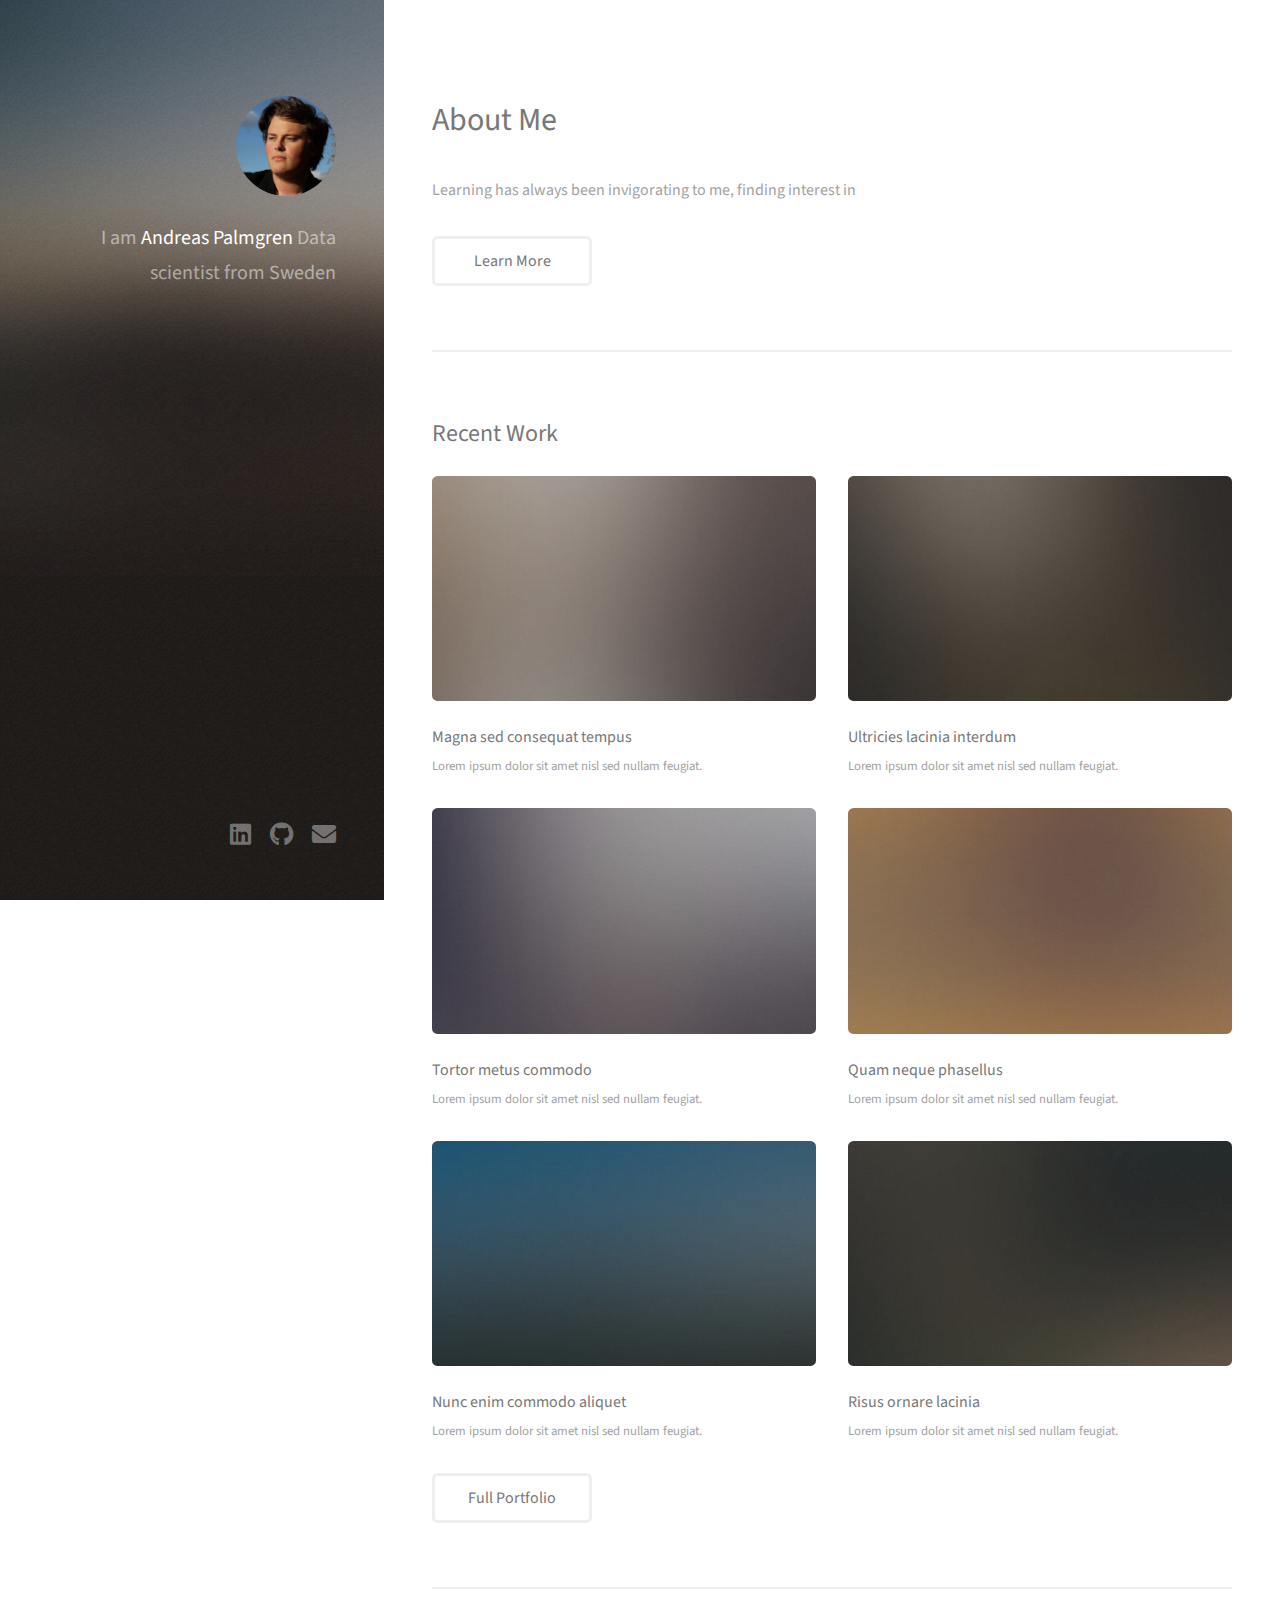
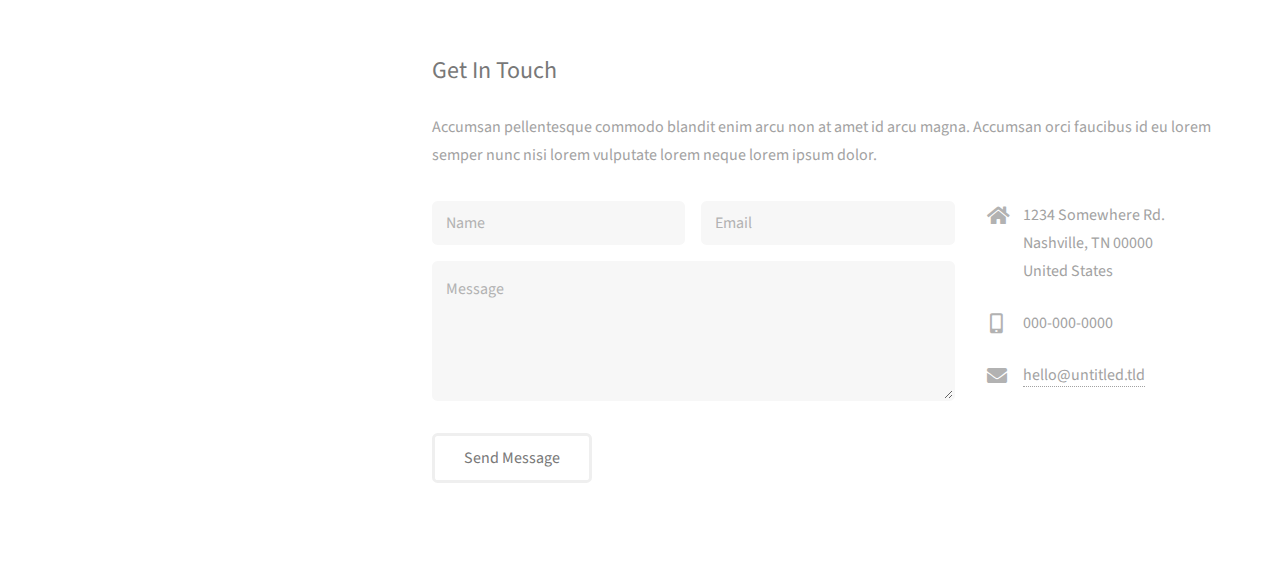
==== commit 4c096c46: "profile pic" ====
--- a/index.html
+++ b/index.html
@@ -16,7 +16,7 @@
 		<!-- Header -->
 			<header id="header">
 				<div class="inner">
-					<a href="#" class="image avatar"><img src="images/avatar.jpg" alt="" /></a>
+					<a href="#" class="image avatar"><img src="images/profile.png" alt="" /></a>
 					<h1>I am <strong>Andreas Palmgren</strong>
                     <br />Data scientist from Sweden<br />
 				</div>
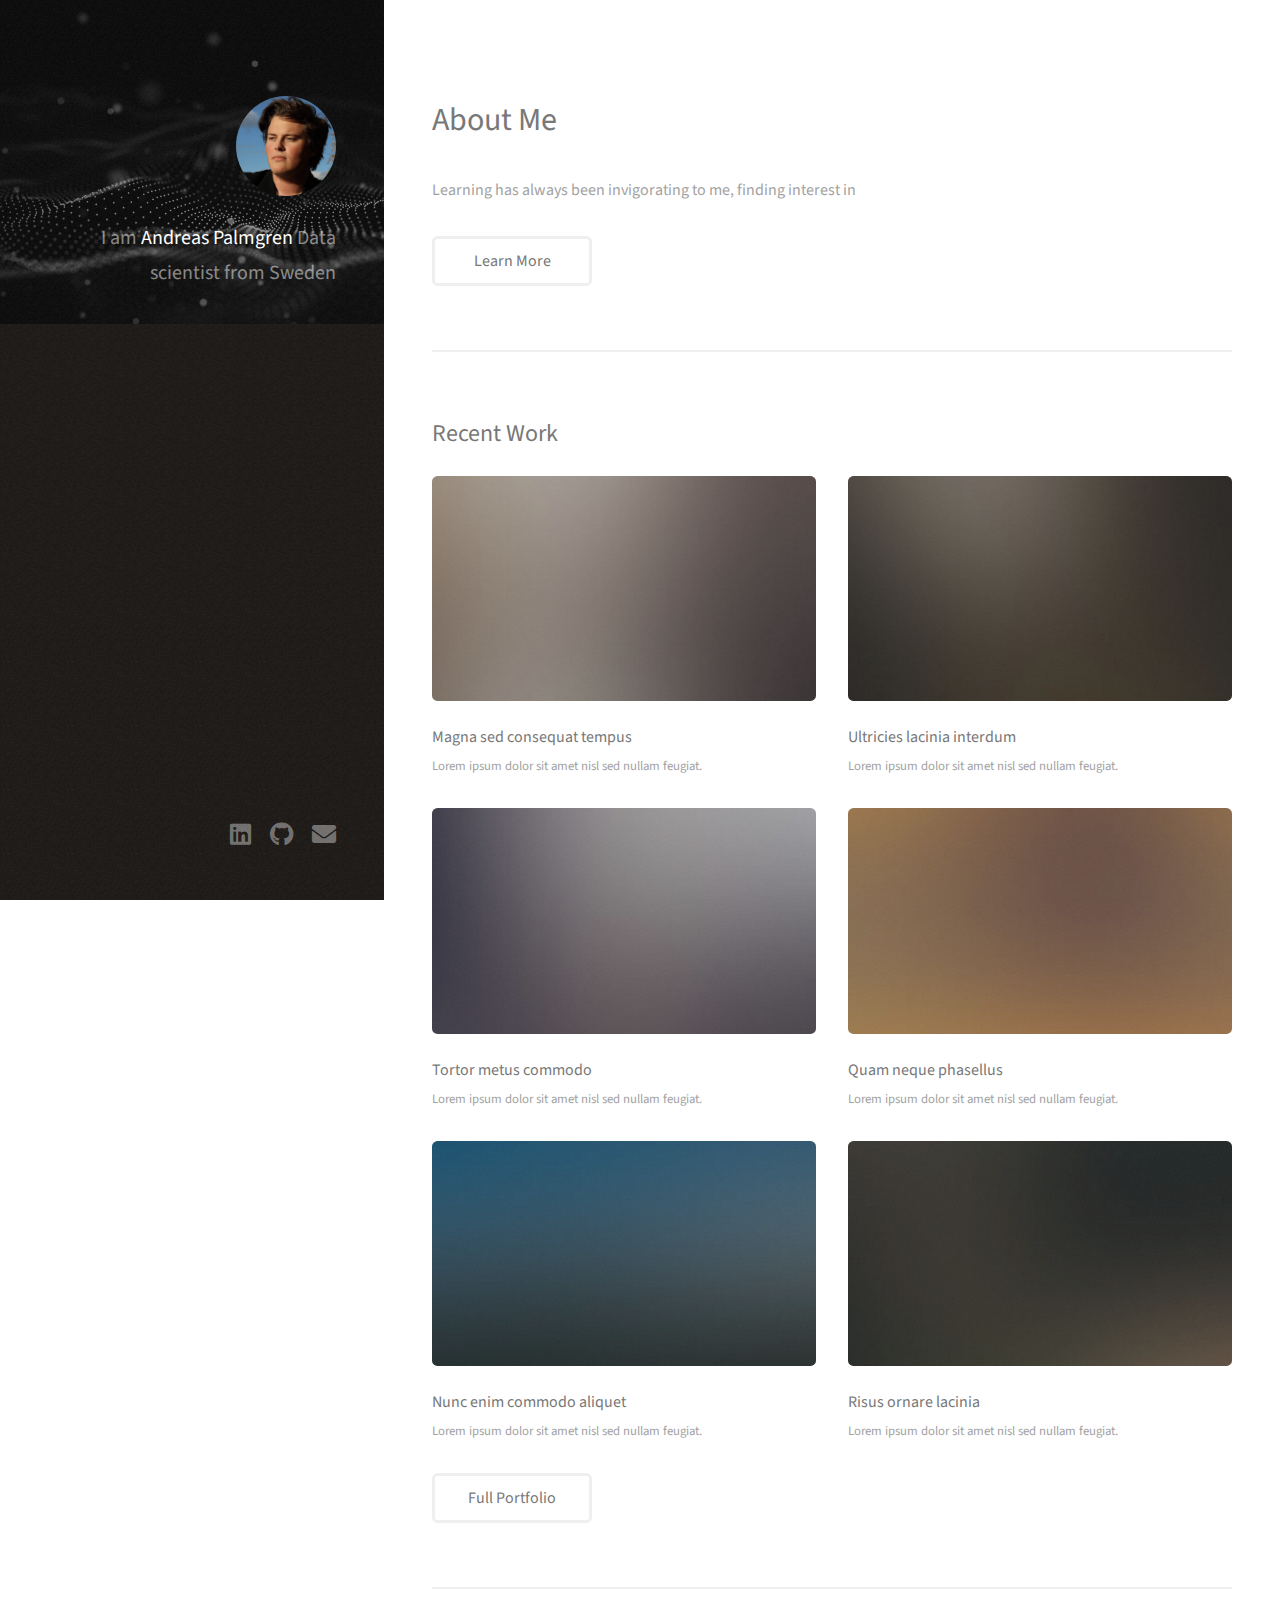
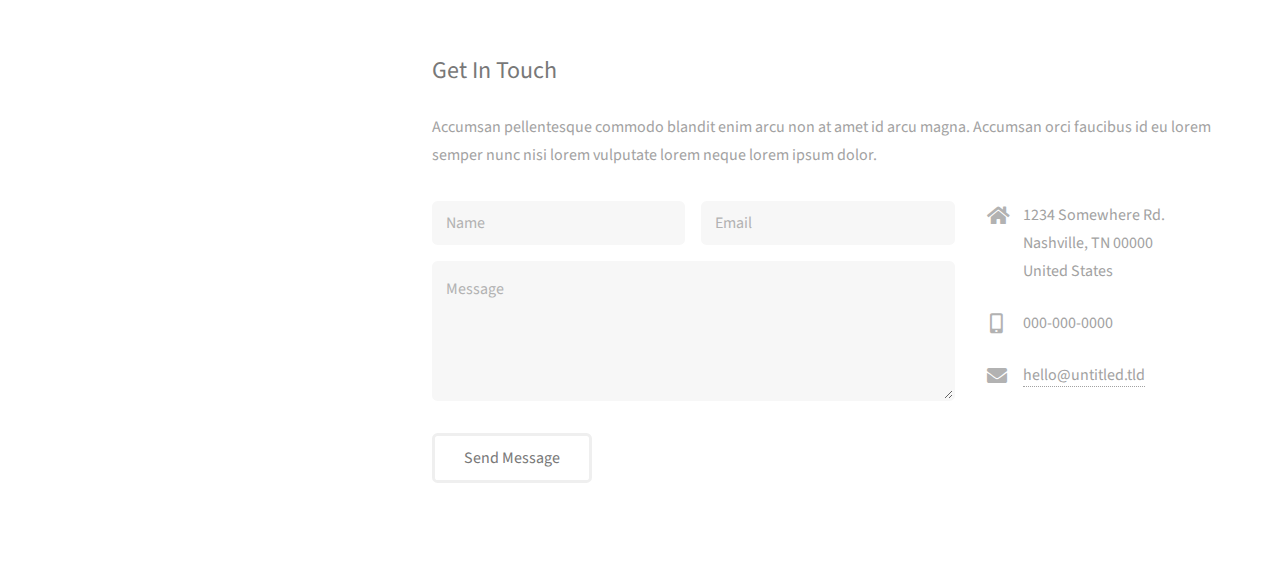
==== commit 5937f307: "bg" ====
--- a/index.html
+++ b/index.html
@@ -6,7 +6,7 @@
 -->
 <html>
 	<head>
-		<title>Strata by HTML5 UP</title>
+		<title>Andreas Palmgren</title>
 		<meta charset="utf-8" />
 		<meta name="viewport" content="width=device-width, initial-scale=1, user-scalable=no" />
 		<link rel="stylesheet" href="assets/css/main.css" />
--- a/assets/css/main.css
+++ b/assets/css/main.css
@@ -2593,7 +2593,7 @@
 		justify-content: space-between;
 		background-color: #1f1815;
 		background-attachment: scroll,								scroll;
-		background-image: url("images/overlay.png"), url("../../images/bg.jpg");
+		background-image: url("images/overlay.png"), url("../../images/background.jpeg");
 		background-position: top left,							top left;
 		background-repeat: repeat,								no-repeat;
 		background-size: auto,								150%;
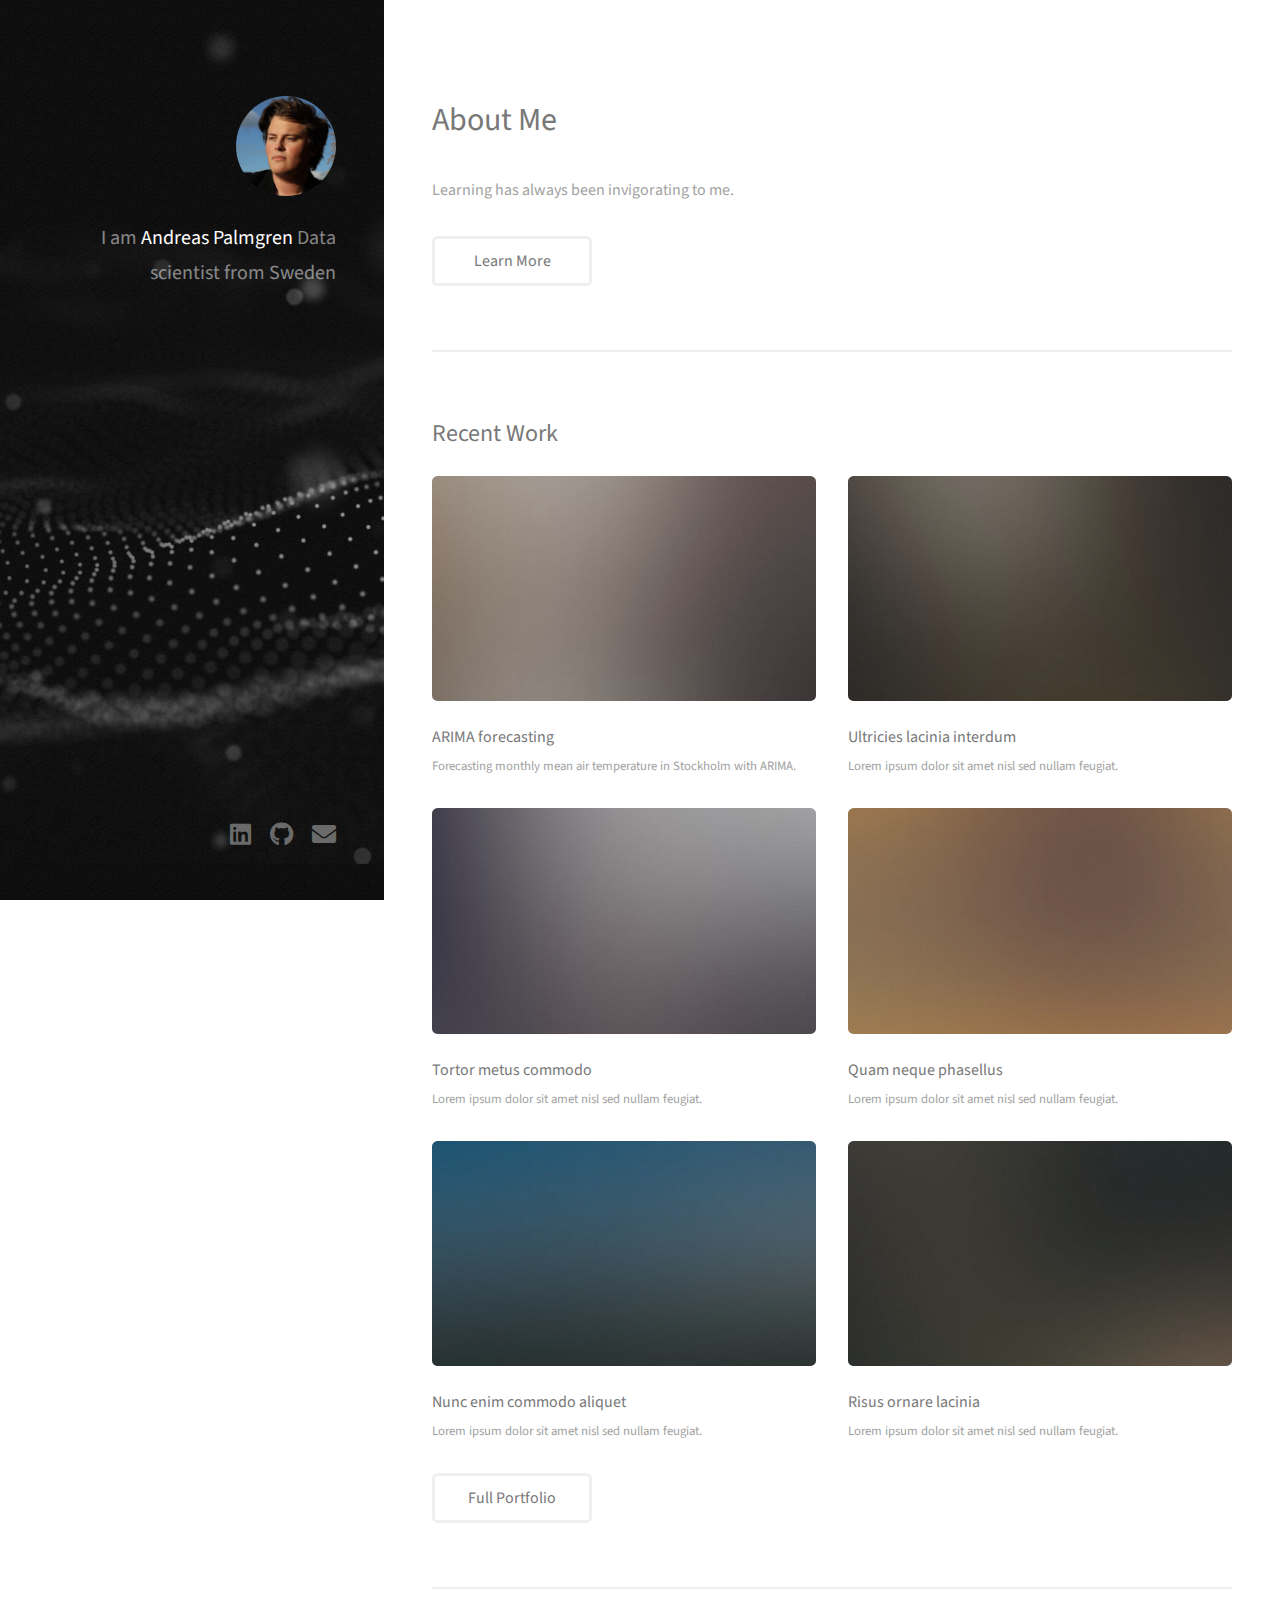
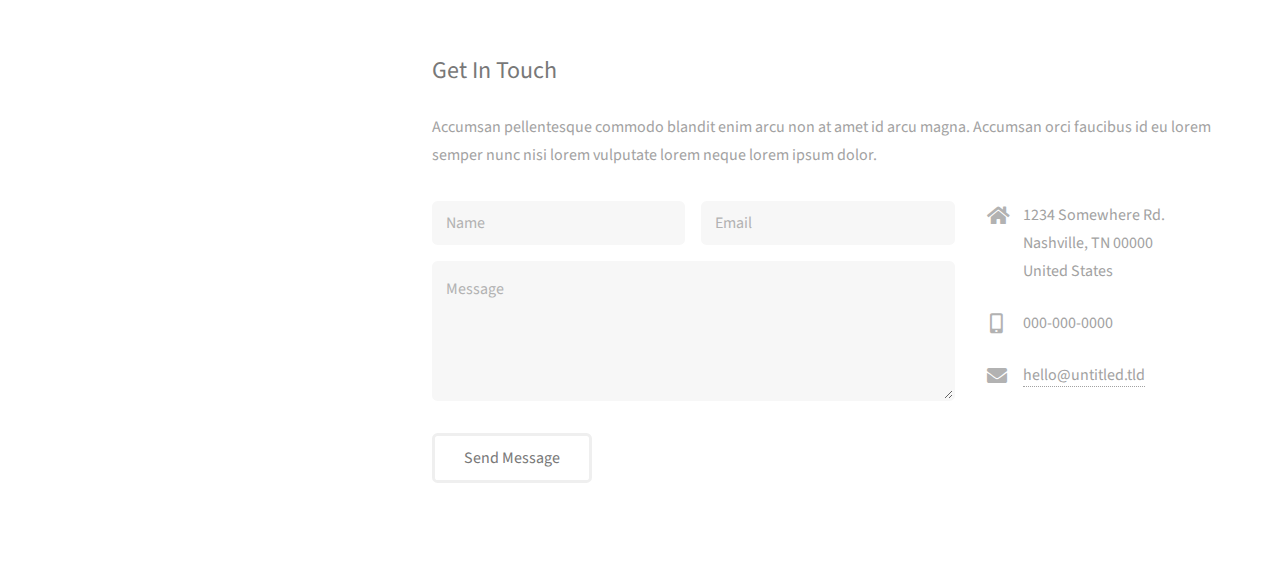
==== commit af87959d: "sthlm arima" ====
--- a/index.html
+++ b/index.html
@@ -30,7 +30,7 @@
 						<header class="major">
 							<h2>About Me</h2>
 						</header>
-						<p>Learning has always been invigorating to me, finding interest in </p>
+						<p>Learning has always been invigorating to me.</p>
 						<ul class="actions">
 							<li><a href="#" class="button">Learn More</a></li>
 						</ul>
@@ -41,9 +41,9 @@
 						<h2>Recent Work</h2>
 						<div class="row">
 							<article class="col-6 col-12-xsmall work-item">
-								<a href="images/fulls/01.jpg" class="image fit thumb"><img src="images/thumbs/01.jpg" alt="" /></a>
-								<h3>Magna sed consequat tempus</h3>
-								<p>Lorem ipsum dolor sit amet nisl sed nullam feugiat.</p>
+								<a href="images/fulls/sthlmArima.png" class="image fit thumb"><img src="images/thumbs/01.jpg" alt="" /></a>
+								<h3>ARIMA forecasting</h3>
+								<p>Forecasting monthly mean air temperature in Stockholm with ARIMA.</p>
 							</article>
 							<article class="col-6 col-12-xsmall work-item">
 								<a href="images/fulls/02.jpg" class="image fit thumb"><img src="images/thumbs/02.jpg" alt="" /></a>
--- a/assets/css/main.css
+++ b/assets/css/main.css
@@ -2591,12 +2591,12 @@
 		-webkit-justify-content: space-between;
 		-ms-justify-content: space-between;
 		justify-content: space-between;
-		background-color: #1f1815;
+		background-color: black;
 		background-attachment: scroll,								scroll;
 		background-image: url("images/overlay.png"), url("../../images/background.jpeg");
 		background-position: top left,							top left;
 		background-repeat: repeat,								no-repeat;
-		background-size: auto,								150%;
+		background-size: auto,								400%;
 		color: rgba(255, 255, 255, 0.5);
 		height: 100%;
 		left: 0;
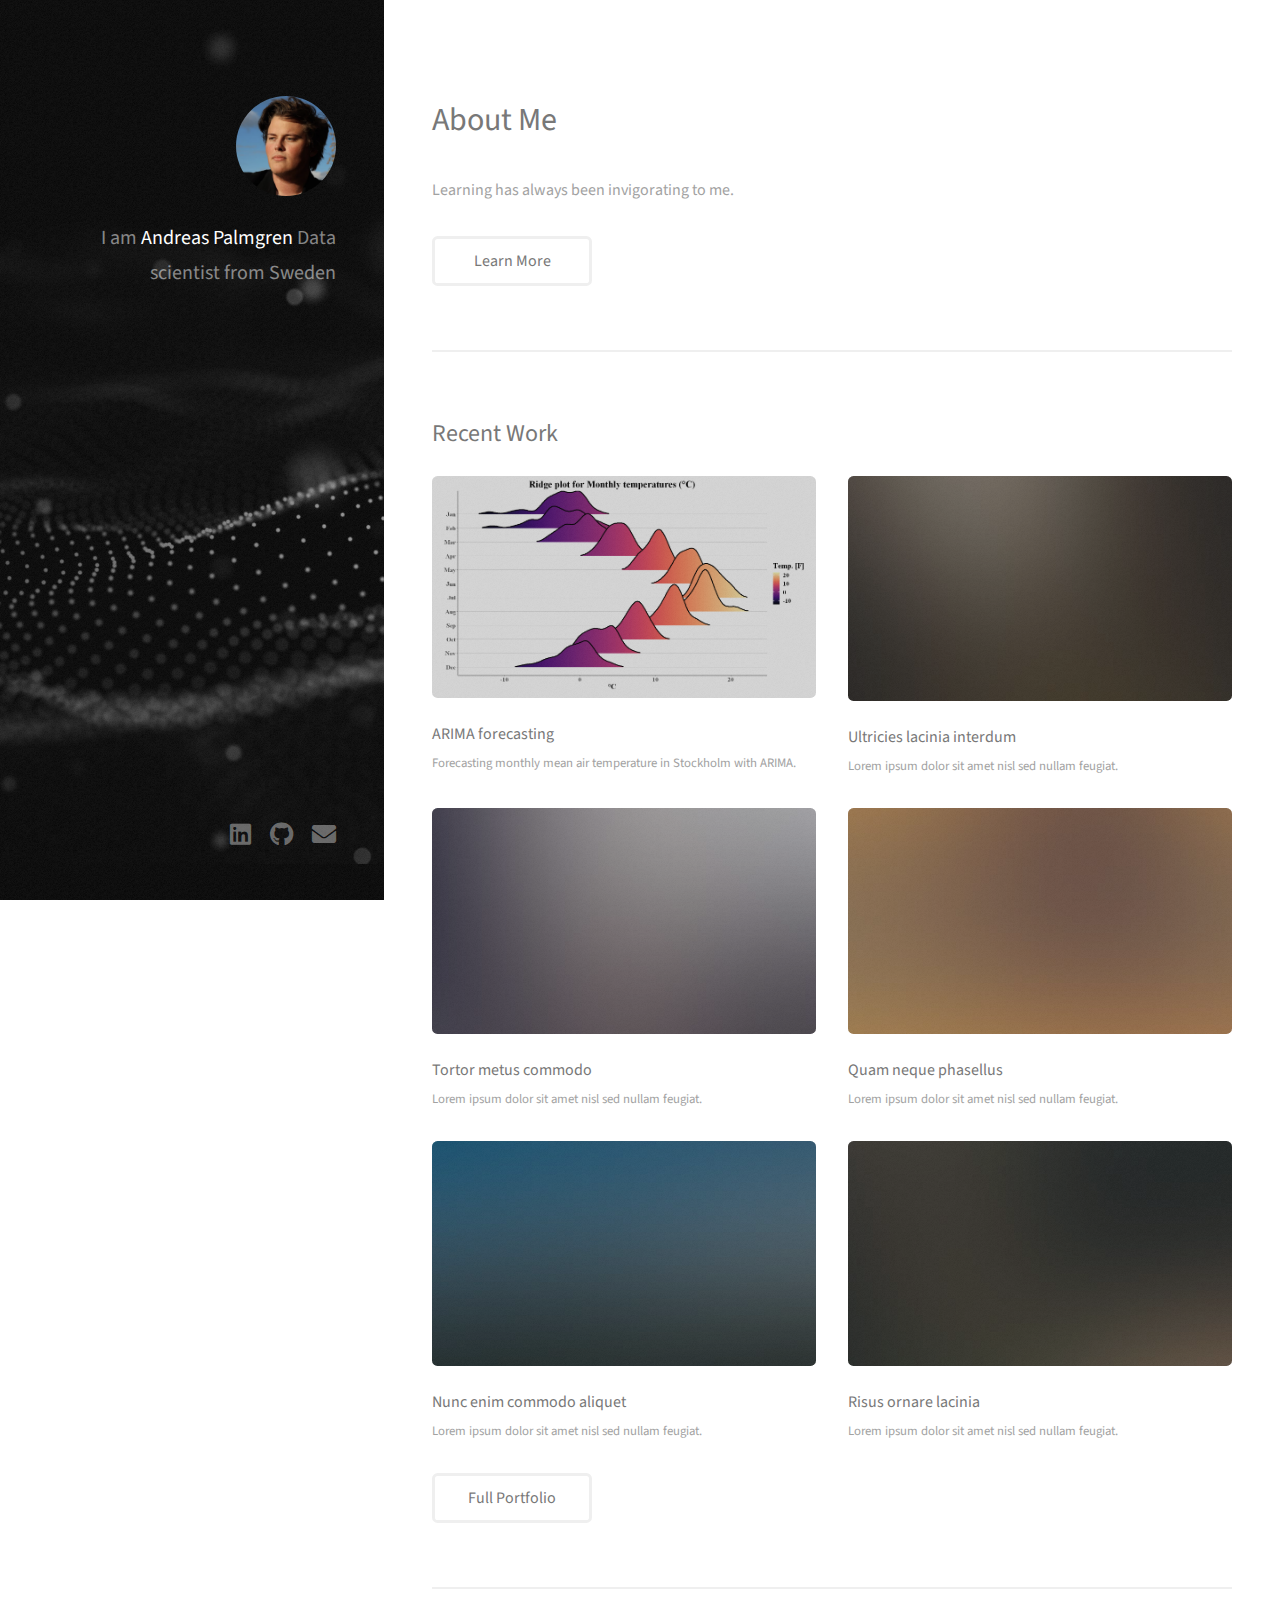
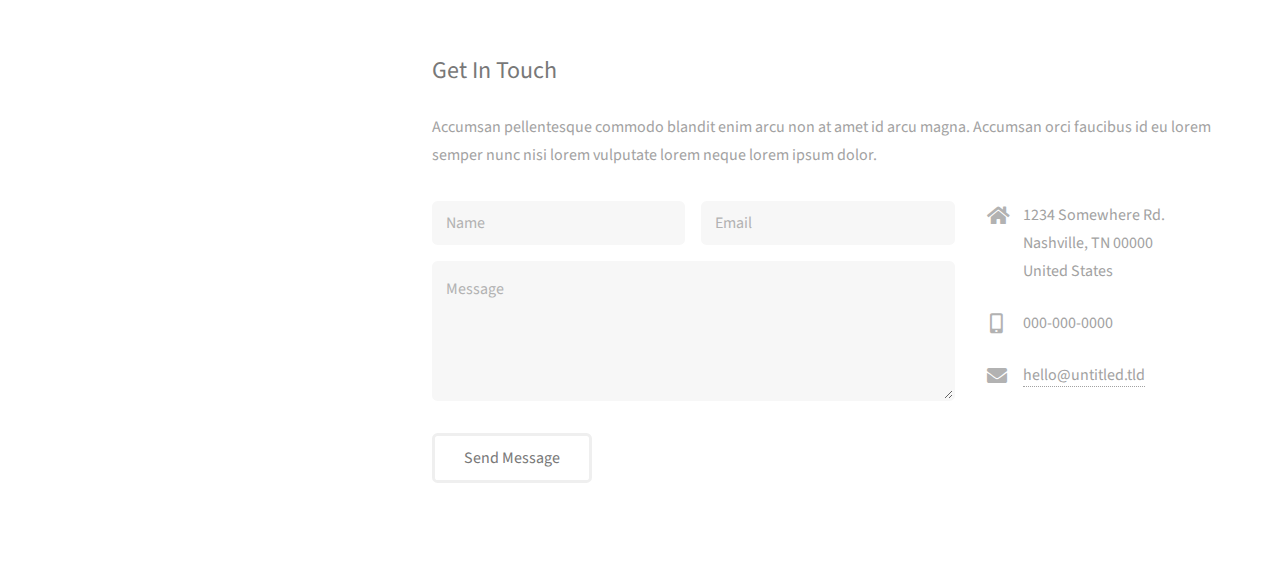
==== commit ae196582: "href" ====
--- a/index.html
+++ b/index.html
@@ -41,7 +41,7 @@
 						<h2>Recent Work</h2>
 						<div class="row">
 							<article class="col-6 col-12-xsmall work-item">
-								<a href="images/fulls/sthlmArima.png" class="image fit thumb"><img src="images/thumbs/01.jpg" alt="" /></a>
+								<a href="https://andreaspalmgren.github.io/ws/2022/03/23/SthlmMeanTemperature.html" class="image fit thumb"><img src="images/thumbs/sthlmArima.png" alt="" /></a>
 								<h3>ARIMA forecasting</h3>
 								<p>Forecasting monthly mean air temperature in Stockholm with ARIMA.</p>
 							</article>
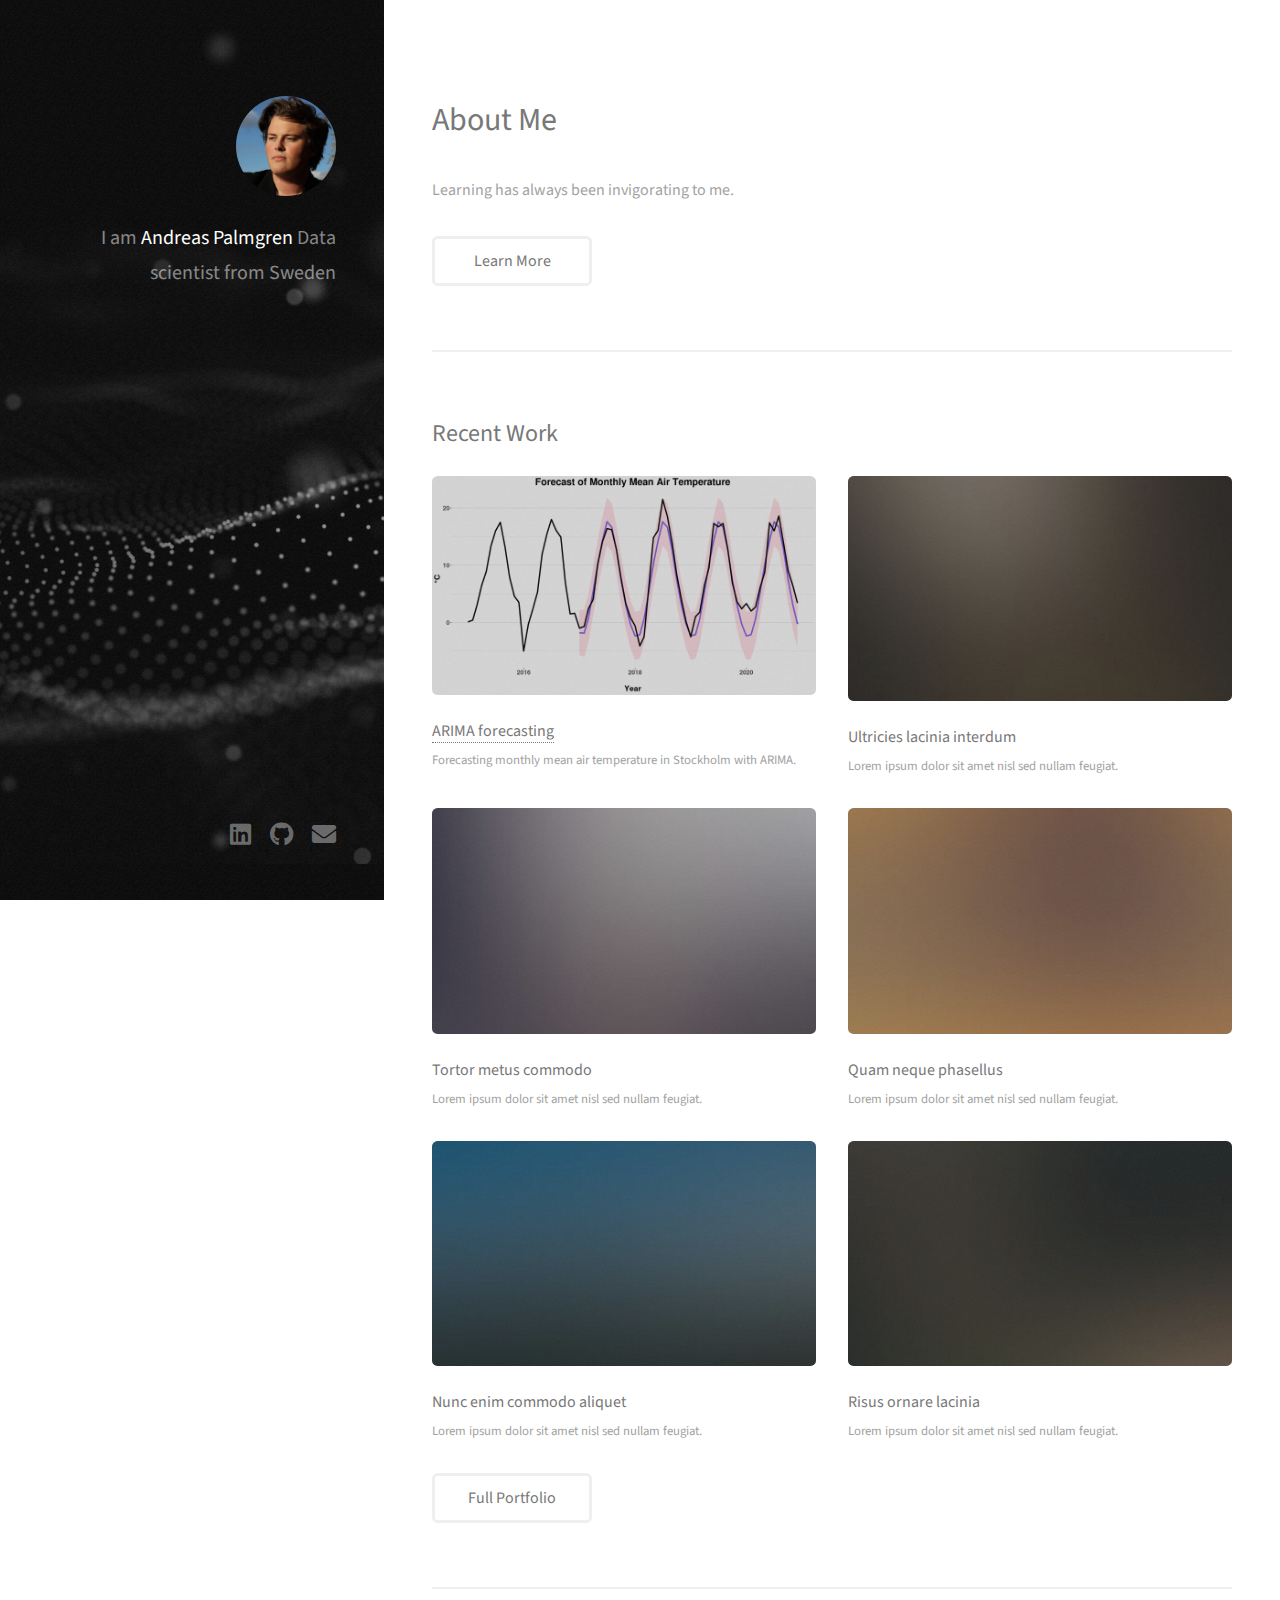
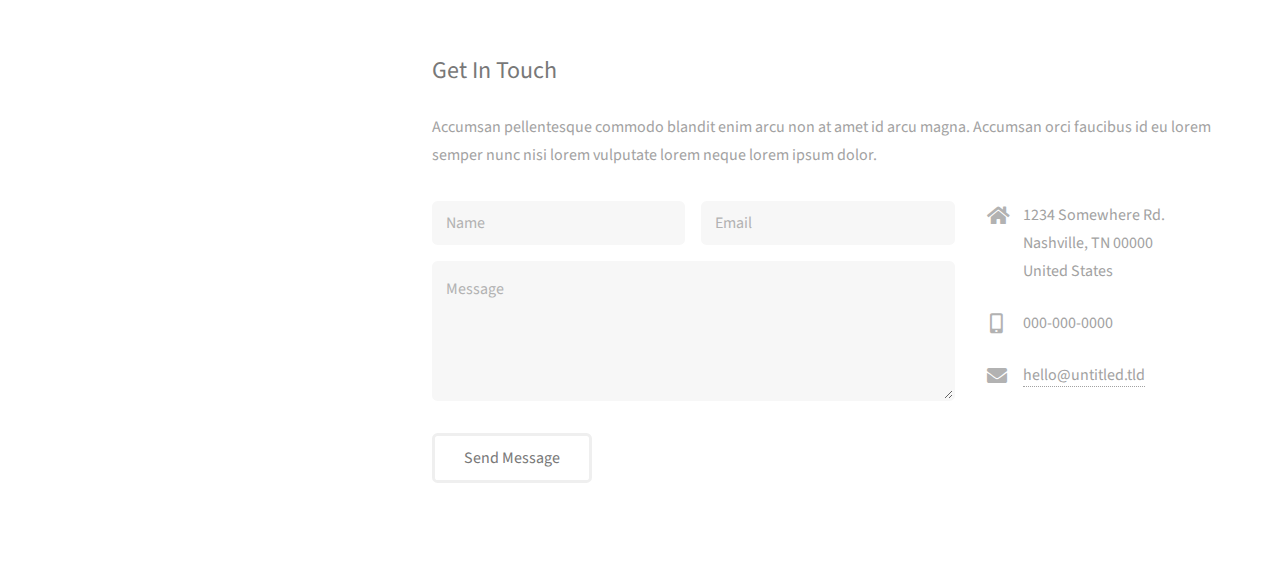
==== commit ebff4531: "Fixed hyperlinks" ====
--- a/index.html
+++ b/index.html
@@ -41,8 +41,8 @@
 						<h2>Recent Work</h2>
 						<div class="row">
 							<article class="col-6 col-12-xsmall work-item">
-								<a href="https://andreaspalmgren.github.io/ws/2022/03/23/SthlmMeanTemperature.html" class="image fit thumb"><img src="images/thumbs/sthlmArima.png" alt="" /></a>
-								<h3>ARIMA forecasting</h3>
+								<a href="https://www.kaggle.com/code/andreaspalmgren/arima-forecasting-monthly-temperature" class="image fit thumb"><img src="images/thumbs/sthlmArima.png" alt="" /></a>
+								<h3><a href="https://www.kaggle.com/code/andreaspalmgren/arima-forecasting-monthly-temperature">ARIMA forecasting</a></h3>
 								<p>Forecasting monthly mean air temperature in Stockholm with ARIMA.</p>
 							</article>
 							<article class="col-6 col-12-xsmall work-item">
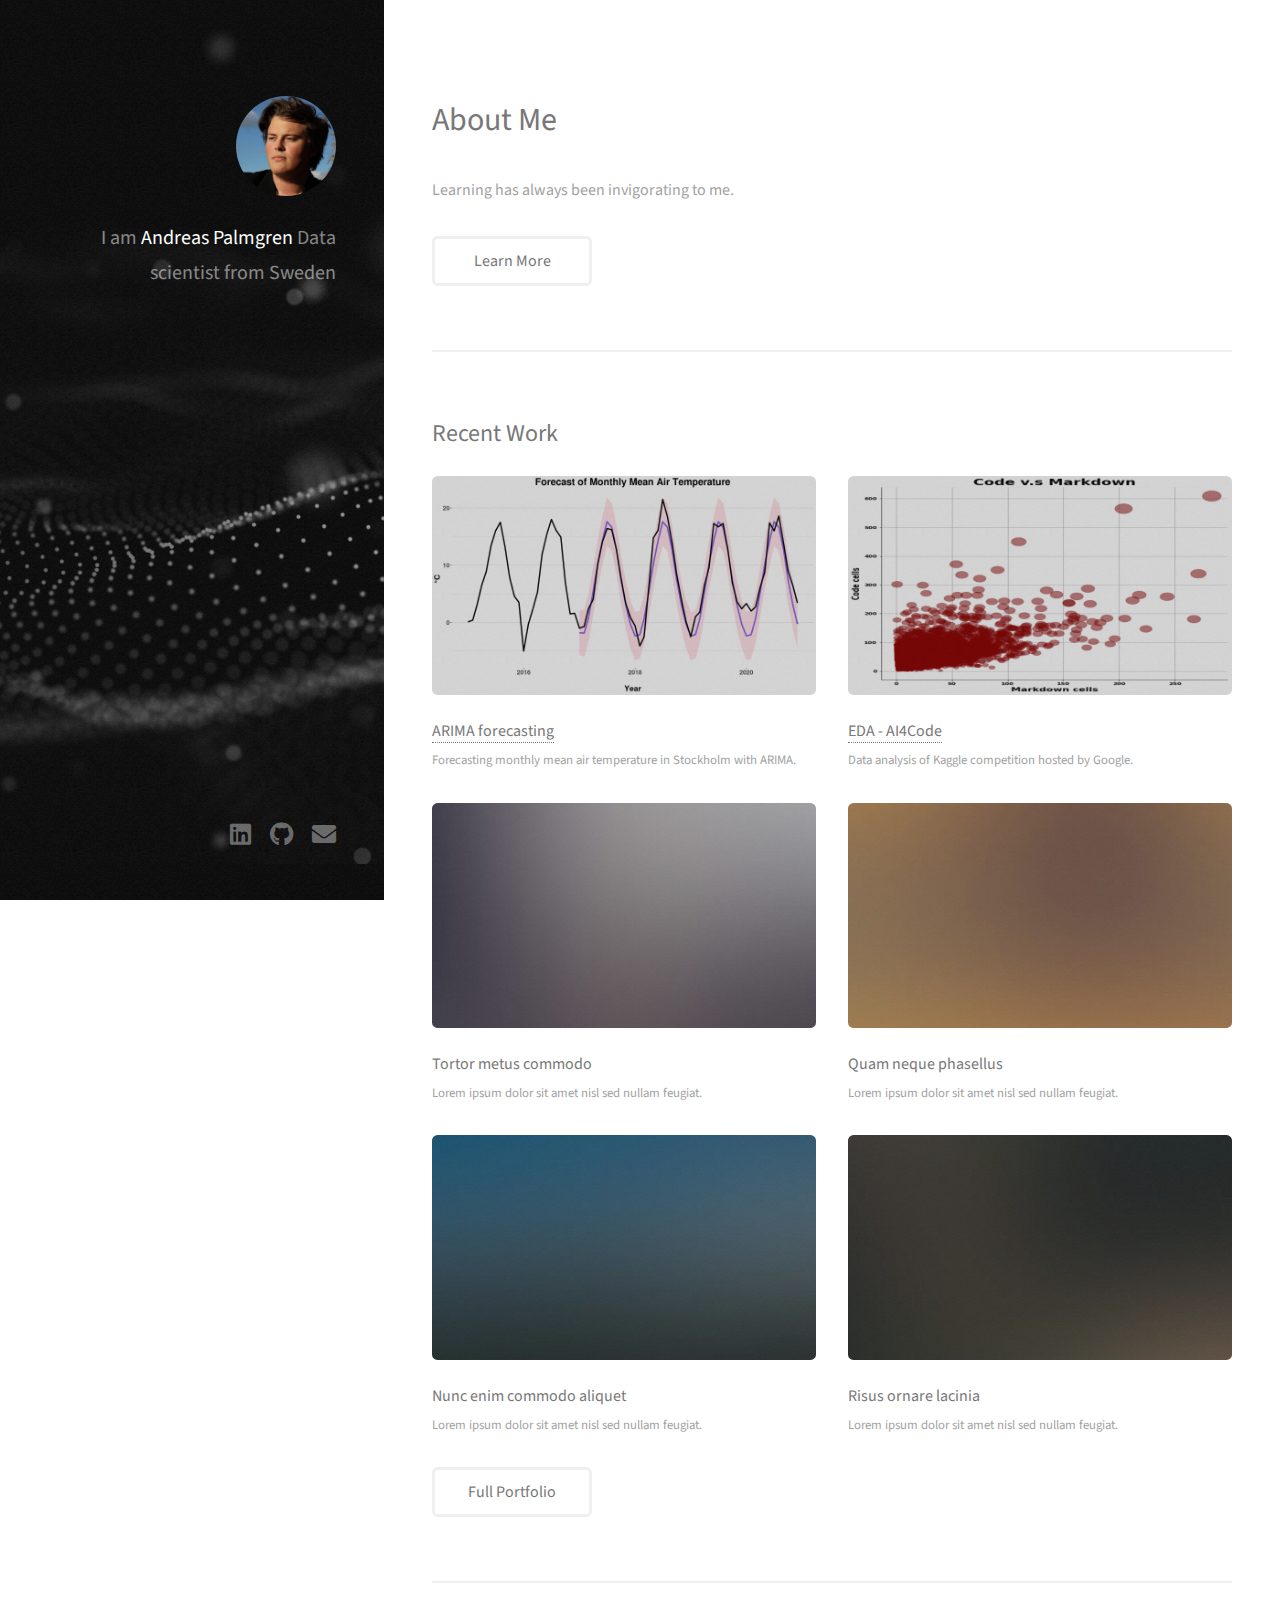
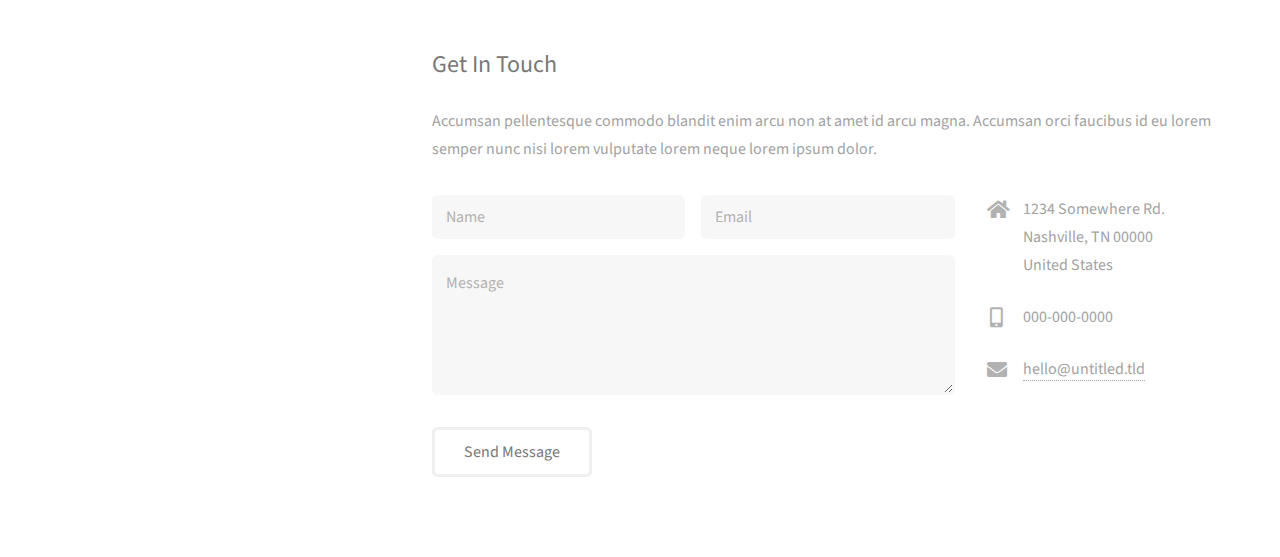
==== commit 415e9a01: "added EDA - AI4Code" ====
--- a/index.html
+++ b/index.html
@@ -46,9 +46,9 @@
 								<p>Forecasting monthly mean air temperature in Stockholm with ARIMA.</p>
 							</article>
 							<article class="col-6 col-12-xsmall work-item">
-								<a href="images/fulls/02.jpg" class="image fit thumb"><img src="images/thumbs/02.jpg" alt="" /></a>
-								<h3>Ultricies lacinia interdum</h3>
-								<p>Lorem ipsum dolor sit amet nisl sed nullam feugiat.</p>
+								<a href="https://www.kaggle.com/code/andreaspalmgren/ai4code-comprehensive-eda" class="image fit thumb"><img src="images/thumbs/EDA_ai4code.png" alt="" /></a>
+								<h3><a href="https://www.kaggle.com/code/andreaspalmgren/ai4code-comprehensive-eda">EDA - AI4Code</a></h3>
+								<p>Data analysis of Kaggle competition hosted by Google.</p>
 							</article>
 							<article class="col-6 col-12-xsmall work-item">
 								<a href="images/fulls/03.jpg" class="image fit thumb"><img src="images/thumbs/03.jpg" alt="" /></a>
